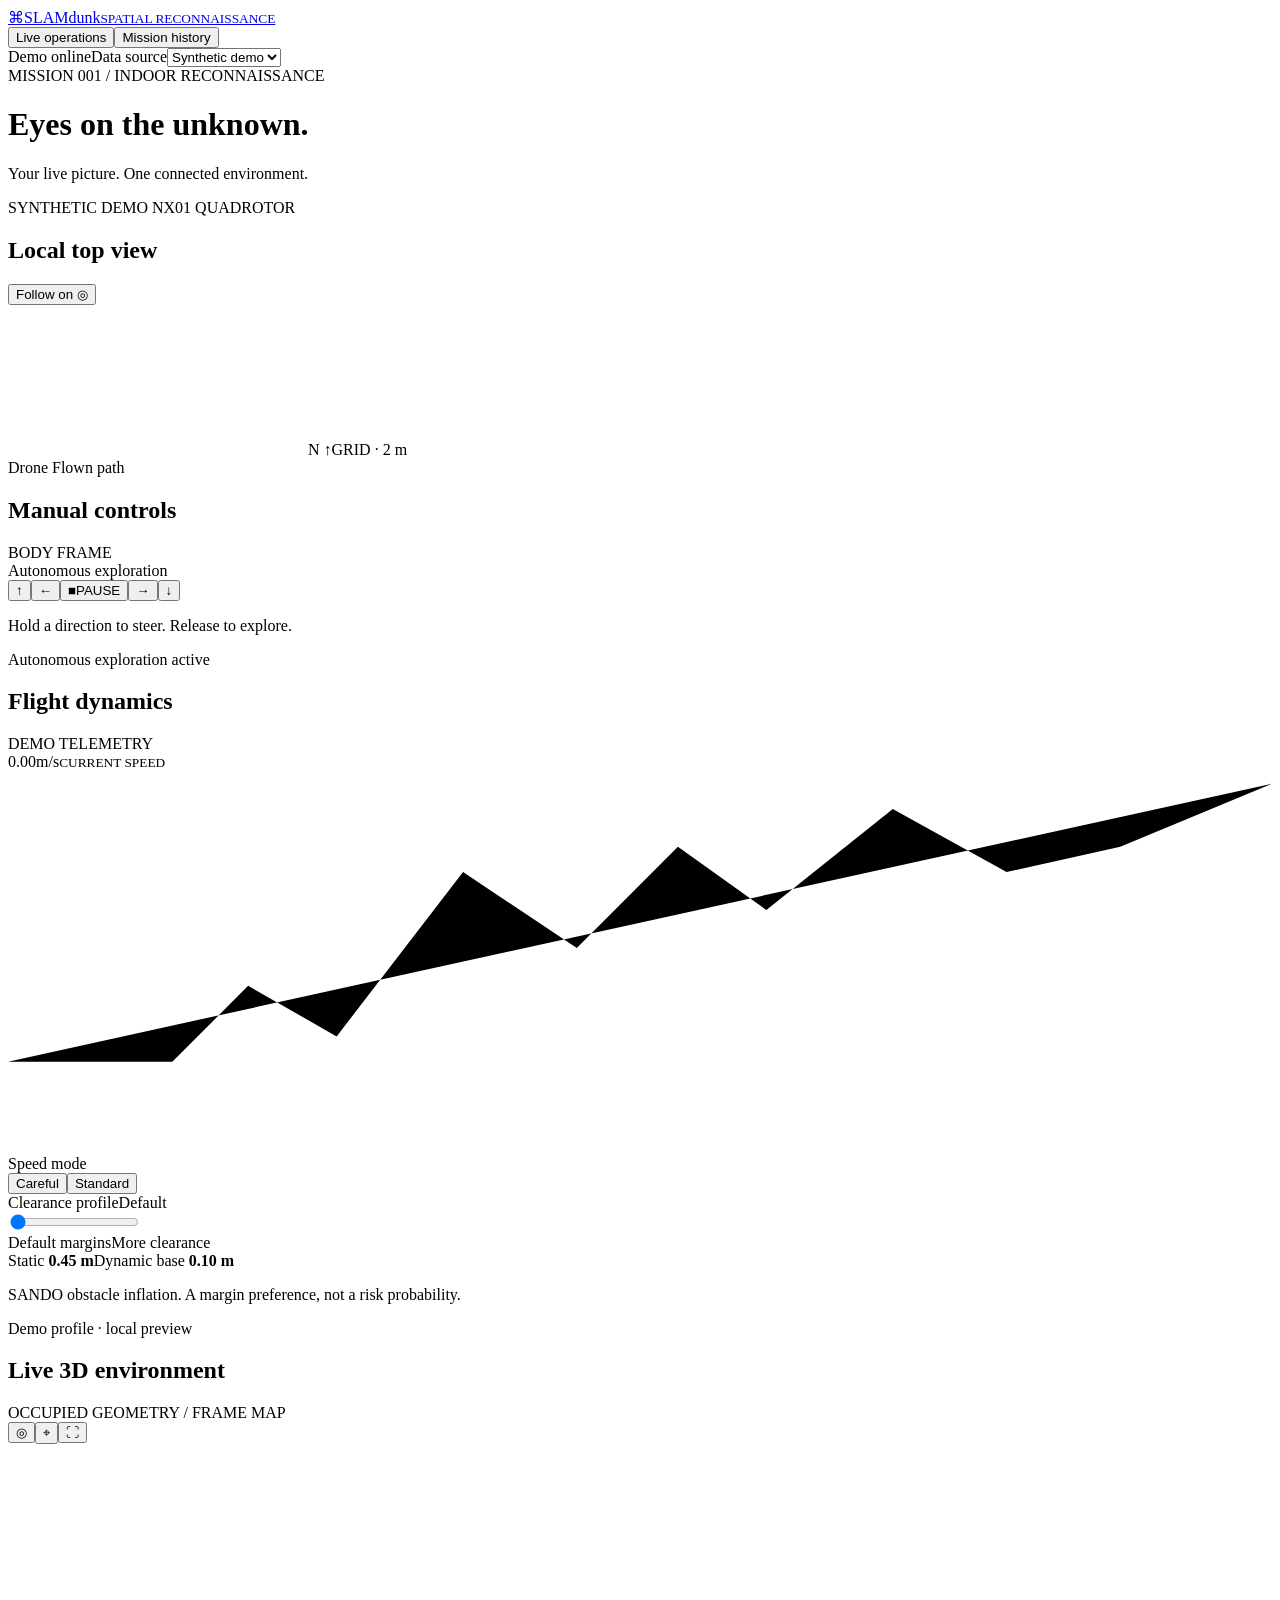
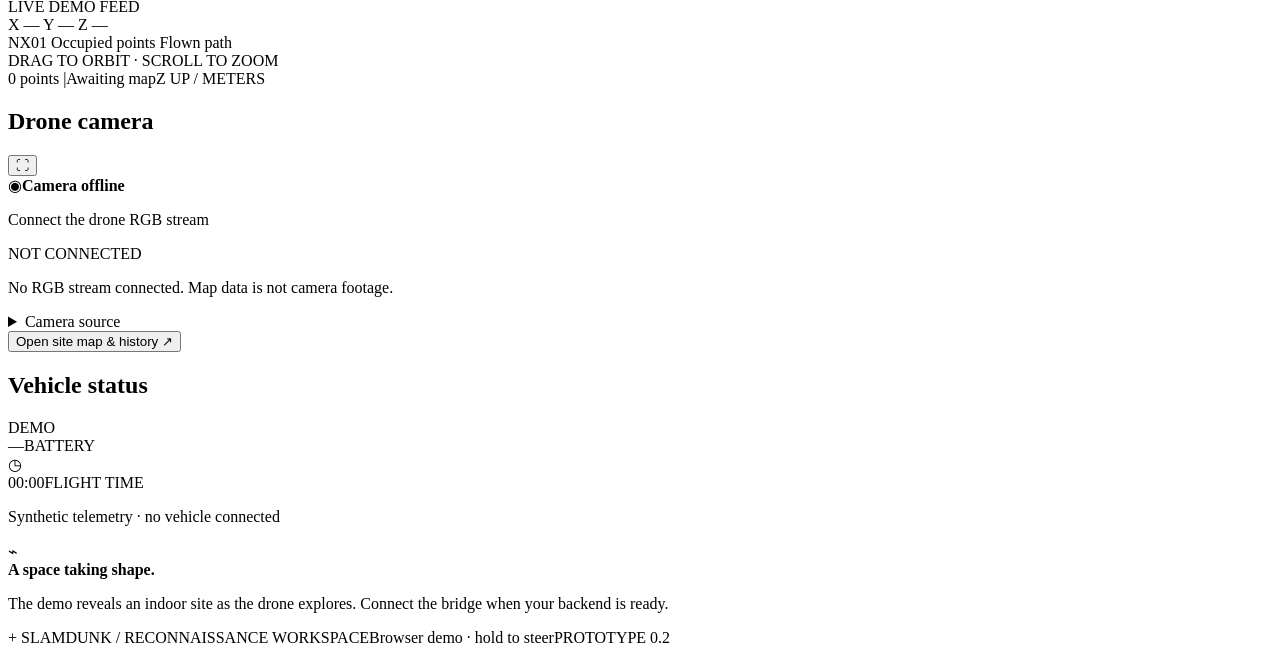
==== integration/slam_dunk_bridge/slam_dunk_bridge/web/index.html @ 56182aaf "Add operator dashboard, leased steering supervisor, and camera integration" ====
<!doctype html>
<html lang="en">
<head>
  <meta charset="utf-8">
  <meta name="viewport" content="width=device-width, initial-scale=1">
  <meta name="theme-color" content="#101719">
  <title>SLAMdunk · Mission control</title>
  <link rel="stylesheet" href="/styles.css">
</head>
<body>
<div class="app-shell">
  <header class="app-header">
    <a class="brand" href="/" aria-label="SLAMdunk mission control home"><span class="brand-symbol" aria-hidden="true">⌘</span><span>SLAM<span class="brand-light">dunk</span><small>SPATIAL RECONNAISSANCE</small></span></a>
    <nav class="view-nav" aria-label="Mission views"><button id="live-tab" class="nav-tab active" aria-pressed="true">Live operations</button><button id="history-tab" class="nav-tab" aria-pressed="false">Mission history <span class="nav-dot"></span></button></nav>
    <div class="header-right"><span id="connection" class="connection"><i></i> Demo online</span><label class="source-select"><span class="sr-only">Data source</span><select id="source"><option value="demo">Synthetic demo</option><option value="live">Live bridge</option></select></label></div>
  </header>

  <div class="mission-heading"><div><div class="eyebrow"><span class="lime-dot"></span> MISSION 001 <span class="slash">/</span> INDOOR RECONNAISSANCE</div><h1 id="screen-title">Eyes on the unknown.</h1><p id="screen-subtitle">Your live picture. One connected environment.</p></div><div class="mission-badges"><span class="badge demo-badge" id="source-badge">SYNTHETIC DEMO</span><span class="badge"><i class="vehicle-dot"></i> NX01 <span class="muted">QUADROTOR</span></span></div></div>

  <main id="live-screen" class="live-layout" aria-label="Live operations">
    <aside class="left-column">
      <section class="panel top-panel"><div class="panel-heading"><h2>Local top view</h2><button id="top-follow" class="text-button" aria-pressed="true">Follow on <span>◎</span></button></div><div class="top-canvas-wrap"><canvas id="top-canvas" tabindex="0" aria-label="Overhead local map. Drone heading and recent flown path."></canvas><span class="canvas-corner">N ↑</span><span class="scale-label">GRID · 2 m</span></div><div class="panel-foot"><span><i class="legend-dot coral"></i> Drone</span><span><i class="legend-line"></i> Flown path</span></div></section>
      <section class="panel controls-panel"><div class="panel-heading"><h2>Manual controls</h2><span class="tiny muted">BODY FRAME</span></div><div class="steering-mode"><span class="lime-dot"></span><span id="exploration-mode">Autonomous exploration</span></div><div class="dpad" role="group" aria-label="Directional movement controls"><button data-direction="forward" class="move forward" aria-label="Move forward">↑</button><button data-direction="left" class="move left" aria-label="Move left">←</button><button id="stop" class="stop" aria-label="Pause exploration"><span aria-hidden="true">&#9632;</span><span id="pause-label">PAUSE</span></button><button data-direction="right" class="move right" aria-label="Move right">→</button><button data-direction="backward" class="move backward" aria-label="Move backward">↓</button></div><p class="control-help" id="control-help">Hold a direction to steer. Release to explore.</p><div id="command-status" class="command-status" role="status" aria-live="polite">Autonomous exploration active</div></section>
      <section class="panel speed-panel"><div class="panel-heading"><h2>Flight dynamics</h2><span class="tiny muted" id="speed-source">DEMO TELEMETRY</span></div><div class="speed-reading"><span id="speed">0.00</span><span class="speed-unit">m/s<small>CURRENT SPEED</small></span><svg viewBox="0 0 100 30" aria-hidden="true"><path d="M0 23 H13 L19 17 L26 21 L36 8 L45 14 L53 6 L60 11 L70 3 L79 8 L88 6 L100 1"/></svg></div><div class="control-row"><span>Speed mode</span><div class="segmented small" role="group" aria-label="Preferred demo speed"><button id="speed-slow" class="selected" aria-pressed="true">Careful</button><button id="speed-standard" aria-pressed="false">Standard</button></div></div><div class="margin-heading"><label for="margin">Clearance profile</label><output id="margin-value" for="margin">Default</output></div><input id="margin" type="range" min="0" max="100" value="0" step="1" aria-describedby="margin-description"><div class="range-labels"><span>Default margins</span><span>More clearance</span></div><div class="margin-values"><span>Static <strong id="static-margin">0.45 m</strong></span><span>Dynamic base <strong id="dynamic-margin">0.10 m</strong></span></div><p id="margin-description" class="microcopy">SANDO obstacle inflation. A margin preference, not a risk probability.</p><span id="profile-status" class="profile-status">Demo profile · local preview</span></section>
    </aside>

    <section class="panel main-viewer" id="main-viewer-panel"><div class="panel-heading viewer-heading"><div><h2>Live 3D environment</h2><span class="tiny muted">OCCUPIED GEOMETRY <span class="slash">/</span> FRAME <span id="frame">MAP</span></span></div><div class="viewer-toolbar"><button id="main-follow" class="icon-button active" aria-pressed="true" title="Follow drone" aria-label="Follow drone">◎</button><button id="main-fit" class="icon-button" title="Fit map" aria-label="Fit main map">⌖</button><button id="main-fullscreen" class="icon-button" title="Expand viewer" aria-label="Expand main viewer">⛶</button></div></div><div class="main-canvas-wrap"><canvas id="main-canvas" tabindex="0" aria-label="Interactive three dimensional map. Drag to orbit; shift drag to pan; scroll to zoom. Arrow keys orbit when focused."></canvas><div class="scene-chip"><i></i><span id="scene-state">LIVE DEMO FEED</span></div><div class="coordinate-chip" id="coordinates">X — <span>Y —</span> Z —</div><div id="empty-state" class="empty-state" hidden><span>◎</span><h3>Waiting for geometry</h3><p>Map and drone updates will appear here.</p></div><div class="scene-legend"><span><i class="legend-dot coral"></i> NX01</span><span><i class="legend-dot mint"></i> Occupied points</span><span><i class="legend-line"></i> Flown path</span></div><div class="orbit-hint">DRAG TO ORBIT <span>·</span> SCROLL TO ZOOM</div></div><div class="viewer-footer"><span><i class="lime-dot"></i> <span id="point-count">0</span> points <span class="footer-divider">|</span><span id="map-freshness">Awaiting map</span></span><span class="tiny">Z UP <span class="slash">/</span> METERS</span></div></section>

    <aside class="right-column">
      <section class="panel camera-panel"><div class="panel-heading"><h2>Drone camera</h2><button id="camera-fullscreen" class="icon-button" aria-label="Expand drone camera">&#9974;</button></div><div class="camera-view" id="camera-view"><img id="camera-image" alt="Drone RGB camera stream" hidden><div id="camera-empty" class="camera-empty"><span aria-hidden="true">&#9673;</span><strong>Camera offline</strong><p>Connect the drone RGB stream</p></div><span id="camera-state" class="camera-state" role="status">NOT CONNECTED</span></div><p id="camera-note" class="camera-note">No RGB stream connected. Map data is not camera footage.</p><details class="camera-config"><summary>Camera source</summary><form id="camera-form"><label for="camera-url">RGB stream URL</label><input id="camera-url" type="url" placeholder="http://robot:8081/stream?topic=..." maxlength="2048"><div><button id="camera-connect" type="submit">Connect feed</button><button id="camera-disconnect" type="button">Disconnect</button></div></form></details><button id="open-history" class="wide-link">Open site map &amp; history <span>&#8599;</span></button></section>
      <section class="panel vehicle-panel"><div class="panel-heading"><h2>Vehicle status</h2><span class="vehicle-indicator" id="vehicle-status">DEMO</span></div><div class="battery-row"><span class="battery-icon" aria-hidden="true"><i id="battery-fill"></i></span><div><span class="metric" id="battery">—</span><span class="metric-caption">BATTERY</span></div></div><div class="vehicle-divider"></div><div class="flight-row"><span class="clock-icon" aria-hidden="true">◷</span><div><span class="metric time-metric" id="flight-time">00:00</span><span class="metric-caption">FLIGHT TIME</span></div></div><p class="microcopy" id="vehicle-note">Synthetic telemetry · no vehicle connected</p></section>
      <section class="connection-note"><span class="note-icon">⌁</span><div><strong id="data-title">A space taking shape.</strong><p id="data-note">The demo reveals an indoor site as the drone explores. Connect the bridge when your backend is ready.</p></div></section>
    </aside>
  </main>

  <main id="history-screen" class="history-layout" aria-label="Mission history" hidden>
    <section class="panel history-viewer" id="history-viewer-panel"><div class="panel-heading viewer-heading"><div><h2>Recorded environment</h2><span class="tiny muted">SAMPLED OCCUPANCY <span class="slash">/</span> SESSION HISTORY</span></div><div class="viewer-toolbar"><div class="segmented small"><button id="history-2d" class="selected" aria-pressed="true">2D</button><button id="history-3d" aria-pressed="false">3D</button></div><button id="history-fit" class="icon-button" aria-label="Fit history map">⌖</button><button id="history-fullscreen" class="icon-button" aria-label="Expand history map">⛶</button></div></div><div class="history-canvas-wrap"><canvas id="history-canvas" tabindex="0" aria-label="Historical map synchronized with the mission timeline. Drag to pan or orbit; scroll to zoom."></canvas><span id="history-chip" class="scene-chip">LATEST RECORDED FRAME</span><div class="scene-legend"><span><i class="legend-dot coral"></i> Recorded pose</span><span><i class="legend-line"></i> Flown path</span></div></div><div class="timeline"><div class="timeline-heading"><div><span class="tiny muted">MISSION TIMELINE</span><strong id="replay-time">00:00</strong></div><button id="return-live" class="text-button">Return to live ↗</button></div><input id="timeline" type="range" min="0" max="1" value="1" step="1" aria-label="Replay timestamp"><div class="timeline-ticks"><span>SESSION START</span><span id="history-duration">00:00 recorded</span><span>LATEST FRAME</span></div><div class="playback-controls"><button id="playback" class="play-button" aria-label="Play recorded mission">▶ <span>Play recording</span></button><span id="recording-count">0 recorded frames</span><span class="recording-label"><i class="lime-dot"></i> Recording locally</span></div></div></section>
    <aside class="history-sidebar"><section class="panel history-details"><div class="panel-heading"><h2>Frame details</h2><span class="tiny muted">NX01</span></div><dl><div><dt>Timestamp</dt><dd id="detail-time">—</dd></div><div><dt>Position · meters</dt><dd id="detail-position">—</dd></div><div><dt>Recorded points</dt><dd id="detail-points">0</dd></div><div><dt>Coordinate frame</dt><dd id="detail-frame">map</dd></div><div><dt>Source</dt><dd id="detail-source">Synthetic demo</dd></div></dl></section><section class="history-explainer"><span class="history-number">01 /</span><h3>Every turn.<br>A clearer picture.</h3><p>Scrub through this session to inspect the environment and the drone’s recorded path together.</p><p>History is bounded to this browser session. Recorded occupancy can include objects that later moved.</p><span class="badge">GEOMETRY REPLAY · NO CAMERA VIDEO</span></section></aside>
  </main>

  <footer class="app-footer"><span><span class="footer-cross">+</span> SLAMDUNK <span class="footer-divider">/</span> RECONNAISSANCE WORKSPACE</span><span id="footer-status">Browser demo · hold to steer</span><span class="footer-version">PROTOTYPE 0.2</span></footer>
</div>
<div id="toast" class="toast" role="status" aria-live="polite" hidden></div>
<script type="module" src="/app.mjs"></script>
</body>
</html>
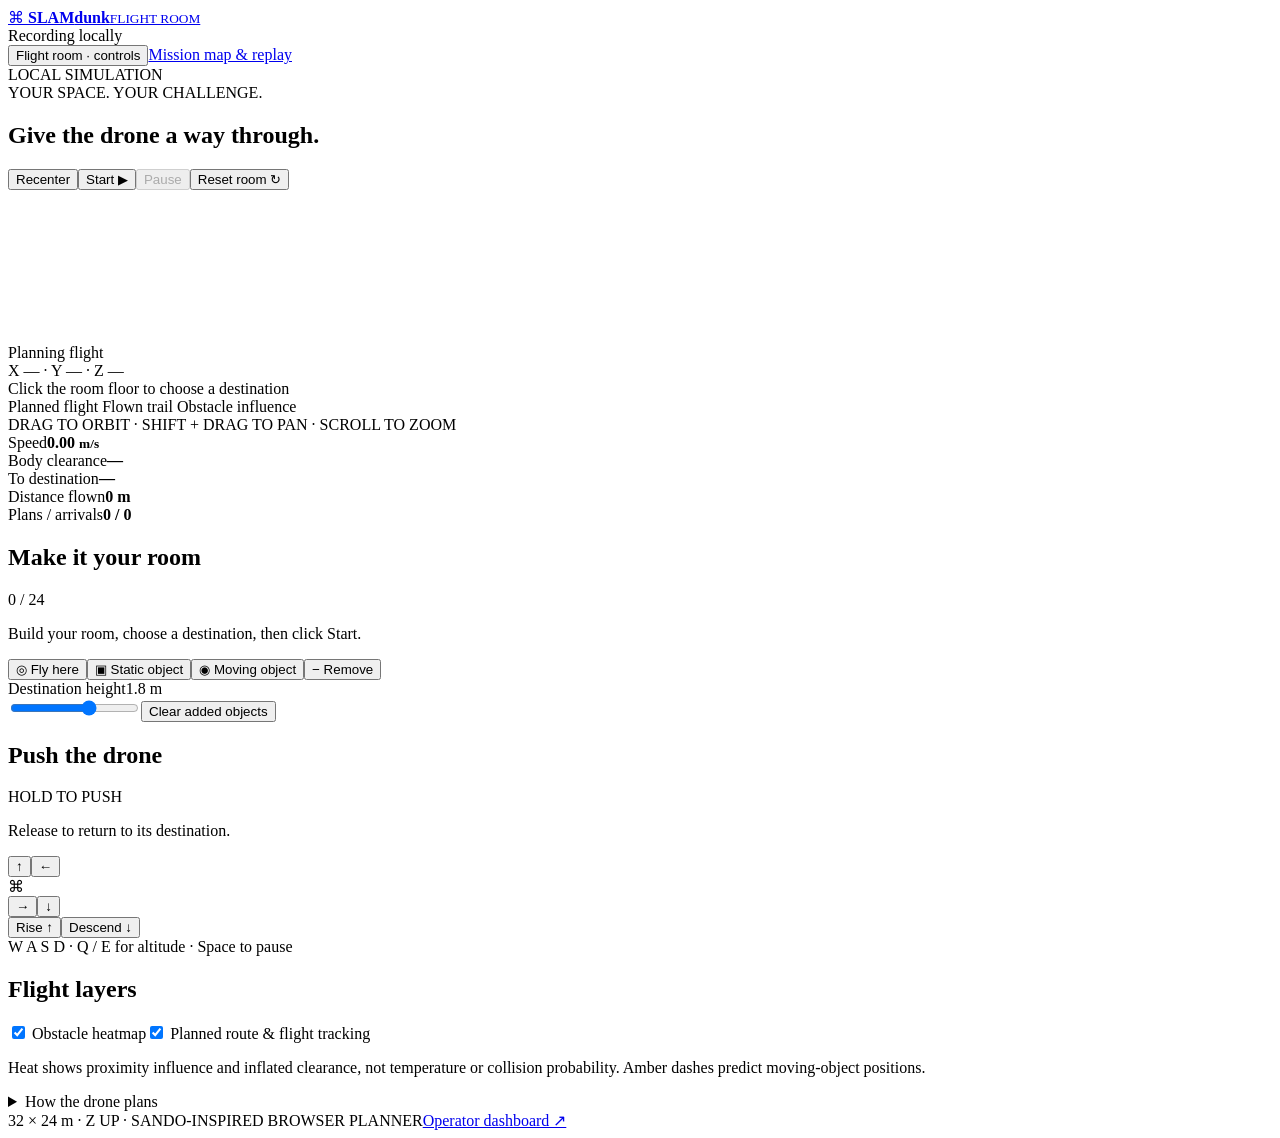
==== commit e77dd9b2: "demo model" ====
--- a/integration/slam_dunk_bridge/slam_dunk_bridge/web/index.html
+++ b/integration/slam_dunk_bridge/slam_dunk_bridge/web/index.html
@@ -1,46 +1,22 @@
 <!doctype html>
-<html lang="en">
-<head>
-  <meta charset="utf-8">
-  <meta name="viewport" content="width=device-width, initial-scale=1">
-  <meta name="theme-color" content="#101719">
-  <title>SLAMdunk · Mission control</title>
-  <link rel="stylesheet" href="/styles.css">
-</head>
-<body>
-<div class="app-shell">
-  <header class="app-header">
-    <a class="brand" href="/" aria-label="SLAMdunk mission control home"><span class="brand-symbol" aria-hidden="true">⌘</span><span>SLAM<span class="brand-light">dunk</span><small>SPATIAL RECONNAISSANCE</small></span></a>
-    <nav class="view-nav" aria-label="Mission views"><button id="live-tab" class="nav-tab active" aria-pressed="true">Live operations</button><button id="history-tab" class="nav-tab" aria-pressed="false">Mission history <span class="nav-dot"></span></button></nav>
-    <div class="header-right"><span id="connection" class="connection"><i></i> Demo online</span><label class="source-select"><span class="sr-only">Data source</span><select id="source"><option value="demo">Synthetic demo</option><option value="live">Live bridge</option></select></label></div>
-  </header>
-
-  <div class="mission-heading"><div><div class="eyebrow"><span class="lime-dot"></span> MISSION 001 <span class="slash">/</span> INDOOR RECONNAISSANCE</div><h1 id="screen-title">Eyes on the unknown.</h1><p id="screen-subtitle">Your live picture. One connected environment.</p></div><div class="mission-badges"><span class="badge demo-badge" id="source-badge">SYNTHETIC DEMO</span><span class="badge"><i class="vehicle-dot"></i> NX01 <span class="muted">QUADROTOR</span></span></div></div>
-
-  <main id="live-screen" class="live-layout" aria-label="Live operations">
-    <aside class="left-column">
-      <section class="panel top-panel"><div class="panel-heading"><h2>Local top view</h2><button id="top-follow" class="text-button" aria-pressed="true">Follow on <span>◎</span></button></div><div class="top-canvas-wrap"><canvas id="top-canvas" tabindex="0" aria-label="Overhead local map. Drone heading and recent flown path."></canvas><span class="canvas-corner">N ↑</span><span class="scale-label">GRID · 2 m</span></div><div class="panel-foot"><span><i class="legend-dot coral"></i> Drone</span><span><i class="legend-line"></i> Flown path</span></div></section>
-      <section class="panel controls-panel"><div class="panel-heading"><h2>Manual controls</h2><span class="tiny muted">BODY FRAME</span></div><div class="steering-mode"><span class="lime-dot"></span><span id="exploration-mode">Autonomous exploration</span></div><div class="dpad" role="group" aria-label="Directional movement controls"><button data-direction="forward" class="move forward" aria-label="Move forward">↑</button><button data-direction="left" class="move left" aria-label="Move left">←</button><button id="stop" class="stop" aria-label="Pause exploration"><span aria-hidden="true">&#9632;</span><span id="pause-label">PAUSE</span></button><button data-direction="right" class="move right" aria-label="Move right">→</button><button data-direction="backward" class="move backward" aria-label="Move backward">↓</button></div><p class="control-help" id="control-help">Hold a direction to steer. Release to explore.</p><div id="command-status" class="command-status" role="status" aria-live="polite">Autonomous exploration active</div></section>
-      <section class="panel speed-panel"><div class="panel-heading"><h2>Flight dynamics</h2><span class="tiny muted" id="speed-source">DEMO TELEMETRY</span></div><div class="speed-reading"><span id="speed">0.00</span><span class="speed-unit">m/s<small>CURRENT SPEED</small></span><svg viewBox="0 0 100 30" aria-hidden="true"><path d="M0 23 H13 L19 17 L26 21 L36 8 L45 14 L53 6 L60 11 L70 3 L79 8 L88 6 L100 1"/></svg></div><div class="control-row"><span>Speed mode</span><div class="segmented small" role="group" aria-label="Preferred demo speed"><button id="speed-slow" class="selected" aria-pressed="true">Careful</button><button id="speed-standard" aria-pressed="false">Standard</button></div></div><div class="margin-heading"><label for="margin">Clearance profile</label><output id="margin-value" for="margin">Default</output></div><input id="margin" type="range" min="0" max="100" value="0" step="1" aria-describedby="margin-description"><div class="range-labels"><span>Default margins</span><span>More clearance</span></div><div class="margin-values"><span>Static <strong id="static-margin">0.45 m</strong></span><span>Dynamic base <strong id="dynamic-margin">0.10 m</strong></span></div><p id="margin-description" class="microcopy">SANDO obstacle inflation. A margin preference, not a risk probability.</p><span id="profile-status" class="profile-status">Demo profile · local preview</span></section>
-    </aside>
-
-    <section class="panel main-viewer" id="main-viewer-panel"><div class="panel-heading viewer-heading"><div><h2>Live 3D environment</h2><span class="tiny muted">OCCUPIED GEOMETRY <span class="slash">/</span> FRAME <span id="frame">MAP</span></span></div><div class="viewer-toolbar"><button id="main-follow" class="icon-button active" aria-pressed="true" title="Follow drone" aria-label="Follow drone">◎</button><button id="main-fit" class="icon-button" title="Fit map" aria-label="Fit main map">⌖</button><button id="main-fullscreen" class="icon-button" title="Expand viewer" aria-label="Expand main viewer">⛶</button></div></div><div class="main-canvas-wrap"><canvas id="main-canvas" tabindex="0" aria-label="Interactive three dimensional map. Drag to orbit; shift drag to pan; scroll to zoom. Arrow keys orbit when focused."></canvas><div class="scene-chip"><i></i><span id="scene-state">LIVE DEMO FEED</span></div><div class="coordinate-chip" id="coordinates">X — <span>Y —</span> Z —</div><div id="empty-state" class="empty-state" hidden><span>◎</span><h3>Waiting for geometry</h3><p>Map and drone updates will appear here.</p></div><div class="scene-legend"><span><i class="legend-dot coral"></i> NX01</span><span><i class="legend-dot mint"></i> Occupied points</span><span><i class="legend-line"></i> Flown path</span></div><div class="orbit-hint">DRAG TO ORBIT <span>·</span> SCROLL TO ZOOM</div></div><div class="viewer-footer"><span><i class="lime-dot"></i> <span id="point-count">0</span> points <span class="footer-divider">|</span><span id="map-freshness">Awaiting map</span></span><span class="tiny">Z UP <span class="slash">/</span> METERS</span></div></section>
-
-    <aside class="right-column">
-      <section class="panel camera-panel"><div class="panel-heading"><h2>Drone camera</h2><button id="camera-fullscreen" class="icon-button" aria-label="Expand drone camera">&#9974;</button></div><div class="camera-view" id="camera-view"><img id="camera-image" alt="Drone RGB camera stream" hidden><div id="camera-empty" class="camera-empty"><span aria-hidden="true">&#9673;</span><strong>Camera offline</strong><p>Connect the drone RGB stream</p></div><span id="camera-state" class="camera-state" role="status">NOT CONNECTED</span></div><p id="camera-note" class="camera-note">No RGB stream connected. Map data is not camera footage.</p><details class="camera-config"><summary>Camera source</summary><form id="camera-form"><label for="camera-url">RGB stream URL</label><input id="camera-url" type="url" placeholder="http://robot:8081/stream?topic=..." maxlength="2048"><div><button id="camera-connect" type="submit">Connect feed</button><button id="camera-disconnect" type="button">Disconnect</button></div></form></details><button id="open-history" class="wide-link">Open site map &amp; history <span>&#8599;</span></button></section>
-      <section class="panel vehicle-panel"><div class="panel-heading"><h2>Vehicle status</h2><span class="vehicle-indicator" id="vehicle-status">DEMO</span></div><div class="battery-row"><span class="battery-icon" aria-hidden="true"><i id="battery-fill"></i></span><div><span class="metric" id="battery">—</span><span class="metric-caption">BATTERY</span></div></div><div class="vehicle-divider"></div><div class="flight-row"><span class="clock-icon" aria-hidden="true">◷</span><div><span class="metric time-metric" id="flight-time">00:00</span><span class="metric-caption">FLIGHT TIME</span></div></div><p class="microcopy" id="vehicle-note">Synthetic telemetry · no vehicle connected</p></section>
-      <section class="connection-note"><span class="note-icon">⌁</span><div><strong id="data-title">A space taking shape.</strong><p id="data-note">The demo reveals an indoor site as the drone explores. Connect the bridge when your backend is ready.</p></div></section>
-    </aside>
-  </main>
-
-  <main id="history-screen" class="history-layout" aria-label="Mission history" hidden>
-    <section class="panel history-viewer" id="history-viewer-panel"><div class="panel-heading viewer-heading"><div><h2>Recorded environment</h2><span class="tiny muted">SAMPLED OCCUPANCY <span class="slash">/</span> SESSION HISTORY</span></div><div class="viewer-toolbar"><div class="segmented small"><button id="history-2d" class="selected" aria-pressed="true">2D</button><button id="history-3d" aria-pressed="false">3D</button></div><button id="history-fit" class="icon-button" aria-label="Fit history map">⌖</button><button id="history-fullscreen" class="icon-button" aria-label="Expand history map">⛶</button></div></div><div class="history-canvas-wrap"><canvas id="history-canvas" tabindex="0" aria-label="Historical map synchronized with the mission timeline. Drag to pan or orbit; scroll to zoom."></canvas><span id="history-chip" class="scene-chip">LATEST RECORDED FRAME</span><div class="scene-legend"><span><i class="legend-dot coral"></i> Recorded pose</span><span><i class="legend-line"></i> Flown path</span></div></div><div class="timeline"><div class="timeline-heading"><div><span class="tiny muted">MISSION TIMELINE</span><strong id="replay-time">00:00</strong></div><button id="return-live" class="text-button">Return to live ↗</button></div><input id="timeline" type="range" min="0" max="1" value="1" step="1" aria-label="Replay timestamp"><div class="timeline-ticks"><span>SESSION START</span><span id="history-duration">00:00 recorded</span><span>LATEST FRAME</span></div><div class="playback-controls"><button id="playback" class="play-button" aria-label="Play recorded mission">▶ <span>Play recording</span></button><span id="recording-count">0 recorded frames</span><span class="recording-label"><i class="lime-dot"></i> Recording locally</span></div></div></section>
-    <aside class="history-sidebar"><section class="panel history-details"><div class="panel-heading"><h2>Frame details</h2><span class="tiny muted">NX01</span></div><dl><div><dt>Timestamp</dt><dd id="detail-time">—</dd></div><div><dt>Position · meters</dt><dd id="detail-position">—</dd></div><div><dt>Recorded points</dt><dd id="detail-points">0</dd></div><div><dt>Coordinate frame</dt><dd id="detail-frame">map</dd></div><div><dt>Source</dt><dd id="detail-source">Synthetic demo</dd></div></dl></section><section class="history-explainer"><span class="history-number">01 /</span><h3>Every turn.<br>A clearer picture.</h3><p>Scrub through this session to inspect the environment and the drone’s recorded path together.</p><p>History is bounded to this browser session. Recorded occupancy can include objects that later moved.</p><span class="badge">GEOMETRY REPLAY · NO CAMERA VIDEO</span></section></aside>
-  </main>
-
-  <footer class="app-footer"><span><span class="footer-cross">+</span> SLAMDUNK <span class="footer-divider">/</span> RECONNAISSANCE WORKSPACE</span><span id="footer-status">Browser demo · hold to steer</span><span class="footer-version">PROTOTYPE 0.2</span></footer>
-</div>
-<div id="toast" class="toast" role="status" aria-live="polite" hidden></div>
-<script type="module" src="/app.mjs"></script>
-</body>
-</html>
+<html lang="en"><head><meta charset="utf-8"><meta name="viewport" content="width=device-width,initial-scale=1"><title>SLAMdunk · Flight room</title><link rel="stylesheet" href="/room.css?v=room-fix-2"></head>
+<body><div class="room-app">
+<header><a href="/" class="brand">⌘ <strong>SLAM<span>dunk</span></strong><small>FLIGHT ROOM</small></a><div class="header-links"><span id="recording-state" class="recording-state">Recording locally</span><nav class="workspace-nav" aria-label="Workspace pages"><button id="flight-room-view" class="active" aria-pressed="true">Flight room · controls</button><a id="mission-map-link" href="#mission-map" aria-current="false">Mission map &amp; replay</a></nav><span class="sim-badge"><i></i> LOCAL SIMULATION</span></div></header>
+<main id="flight-room-screen">
+<section class="room-stage" aria-label="Interactive flight room">
+<div class="stage-heading"><div><span class="eyebrow">YOUR SPACE. YOUR CHALLENGE.</span><h1>Give the drone a way through.</h1></div><div class="stage-actions"><button id="fit-room">Recenter</button><button id="start-room">Start ▶</button><button id="pause-room" disabled>Pause</button><button id="reset-room">Reset room ↻</button></div></div>
+<div class="room-canvas-wrap"><canvas id="room-canvas" tabindex="0" aria-label="Interactive 3D room. Click the floor to use the selected tool. Drag to orbit, shift-drag to pan, scroll to zoom."></canvas><div class="room-state"><i></i><span id="room-status" role="status">Planning flight</span></div><div class="room-coordinates" id="room-position">X — · Y — · Z —</div><div class="tool-hint" id="tool-hint">Click the room floor to choose a destination</div><div class="room-legend"><span><i class="line cyan"></i> Planned flight</span><span><i class="line lime"></i> Flown trail</span><span><i class="heat-dot"></i> Obstacle influence</span></div><div class="camera-help">DRAG TO ORBIT · SHIFT + DRAG TO PAN · SCROLL TO ZOOM</div></div>
+<div class="flight-metrics"><div><span>Speed</span><strong id="room-speed">0.00 <small>m/s</small></strong></div><div><span>Body clearance</span><strong id="room-clearance">—</strong></div><div><span>To destination</span><strong id="room-distance">—</strong></div><div><span>Distance flown</span><strong id="room-traveled">0 m</strong></div><div><span>Plans / arrivals</span><strong id="room-plans">0 / 0</strong></div></div>
+</section>
+<aside>
+<section class="panel"><div class="section-heading"><h2>Make it your room</h2><span id="room-object-count">0 / 24</span></div><p>Build your room, choose a destination, then click Start.</p><div class="room-tools" role="group" aria-label="Room tool"><button id="room-goal" class="selected" aria-pressed="true">◎ <span>Fly here</span></button><button id="room-static" aria-pressed="false">▣ <span>Static object</span></button><button id="room-moving" aria-pressed="false">◉ <span>Moving object</span></button><button id="room-remove" aria-pressed="false">− <span>Remove</span></button></div><div id="selected-object" hidden><div class="section-heading"><h2 id="selected-object-label">Selected object</h2><button id="deselect-object" aria-label="Deselect object">×</button></div><p>Choose how this object moves.</p><div class="selected-motion" role="group" aria-label="Selected object movement"><button id="selected-motion-x" aria-pressed="false">↔ Move X</button><button id="selected-motion-y" aria-pressed="false">↕ Move Y</button></div></div><div id="movement-settings" hidden><label for="movement-axis" class="movement-label">Moving object orientation</label><select id="movement-axis"><option value="x">↔ Left–right · room X</option><option value="y">↕ Up–down · room Y</option></select><p class="tiny">Movement stays on the room floor. Click an existing object to change its X or Y movement.</p></div><div class="field-row"><label for="goal-height">Destination height</label><output id="goal-height-value">1.8 m</output></div><input id="goal-height" type="range" min="0.6" max="2.5" step="0.1" value="1.8"><button id="clear-room" class="quiet-button">Clear added objects</button></section>
+<section class="panel"><div class="section-heading"><h2>Push the drone</h2><span>HOLD TO PUSH</span></div><p>Release to return to its destination.</p><div class="push-pad" role="group" aria-label="Push drone controls"><button id="push-forward" aria-label="Push drone forward">↑</button><button id="push-left" aria-label="Push drone left">←</button><div class="drone-mark">⌘</div><button id="push-right" aria-label="Push drone right">→</button><button id="push-backward" aria-label="Push drone backward">↓</button></div><div class="vertical-push"><button id="push-up">Rise ↑</button><button id="push-down">Descend ↓</button></div><span class="keyboard-help">W A S D · Q / E for altitude · Space to pause</span></section>
+<section class="panel"><h2>Flight layers</h2><label class="toggle"><input id="room-heat" type="checkbox" checked> Obstacle heatmap</label><label class="toggle"><input id="room-trail" type="checkbox" checked> Planned route &amp; flight tracking</label><p class="tiny">Heat shows proximity influence and inflated clearance, not temperature or collision probability. Amber dashes predict moving-object positions.</p><details><summary>How the drone plans</summary><p>SANDO-inspired obstacle inflation, A* routing and cubic trajectories with speed, acceleration and jerk bounds inside each segment. Planning is horizontal at the chosen altitude; obstacles use conservative full-height collision bounds.</p><p>This runs a browser approximation, not the full ROS/Gurobi SANDO solver. Segment joins can have acceleration discontinuities. Moving objects yield at the drone’s boundary.</p></details></section>
+</aside>
+</main><section id="mission-review-screen" aria-label="Mission map and replay" hidden><main class="review-layout"><section class="room-stage"><div class="stage-heading"><div><span class="eyebrow">RECORDED ROOM · SENSOR OBSERVATIONS · FLIGHT PATH</span><h1>The mission, from start to finish.</h1></div><div class="stage-actions"><button id="map-top" class="selected" aria-pressed="true">Top view</button><button id="map-3d" aria-pressed="false">3D view</button><button id="map-fit">Fit map</button></div></div>
+<div class="room-canvas-wrap"><canvas id="review-canvas" tabindex="0" aria-label="Recorded mission map. Observed obstacle points and flown path synchronized to the selected timeline frame. Drag to pan or orbit, scroll to zoom."></canvas><div class="room-state" id="review-state">Waiting for recording</div><div class="room-coordinates" id="review-position">X — · Y — · Z —</div><div class="tool-hint">SIMULATED 360° RANGE SCAN · 8 m · ACCUMULATED HITS</div><div id="review-empty" class="review-empty"><h2>No recording available yet</h2><p>Open the flight room in another tab, build a scene, and click Start.<br>Recordings appear here automatically on the same browser and port.</p></div><div class="room-legend"><span><i class="heat-dot scan-dot"></i> Observed obstacles</span><span><i class="line lime"></i> Flown path</span><span><i class="line cyan"></i> Planned route</span></div></div>
+<section class="review-timeline" aria-label="Mission timeline"><div class="section-heading"><div><span class="eyebrow">REPLAY POSITION</span><strong id="review-time">00:00</strong></div><div class="stage-actions"><button id="review-play">▶ Play</button><button id="review-live">Follow latest</button></div></div><input id="review-timeline" type="range" min="0" max="1" value="0" step="1" aria-label="Recorded mission frame"><div class="timeline-labels"><span id="review-start">Recording start</span><span id="review-duration">0 frames</span><span>Latest recorded frame</span></div></section>
+<div class="flight-metrics"><div><span>Recorded speed</span><strong id="review-speed">—</strong></div><div><span>Body clearance</span><strong id="review-clearance">—</strong></div><div><span>Distance flown</span><strong id="review-distance">—</strong></div><div><span>Observed cells</span><strong id="review-points">0</strong></div><div><span>Plans / arrivals</span><strong id="review-plans">0 / 0</strong></div></div>
+</section><aside><section class="panel"><a id="return-room-link" class="return-controls" href="#flight-room">← Back to room controls</a><h2>Recorded missions</h2><label class="movement-label" for="review-mission">Choose a run</label><select id="review-mission"></select><p id="review-storage">Looking for recordings…</p><label class="toggle"><input id="review-context" type="checkbox"> Show full scene reference</label><p class="tiny">The default map contains range-scan hits observed by the simulated drone. Old hits remain after objects move; they are historical evidence, not current occupancy. Full scene reference uses recorded simulator geometry.</p><button id="review-download" class="quiet-button">Download mission JSON ↓</button><p class="tiny" id="review-limits">Saved locally in this browser. Use Flight room to return to object and push controls.</p></section>
+<section class="panel"><div class="section-heading"><h2>What happened</h2><span id="review-event-count">0 EVENTS</span></div><p id="review-status">Waiting for a mission.</p><div id="review-events" class="review-events" aria-label="Mission event log"></div><p class="tiny">Most recent 80 events up to the selected frame. Click one to jump to that moment.</p></section></aside></main></section><footer><span>32 × 24 m · Z UP · SANDO-INSPIRED BROWSER PLANNER</span><a href="/dashboard.html">Operator dashboard ↗</a></footer>
+</div><div id="room-toast" role="status" aria-live="polite" hidden></div><script type="module" src="/room.mjs"></script></body></html>
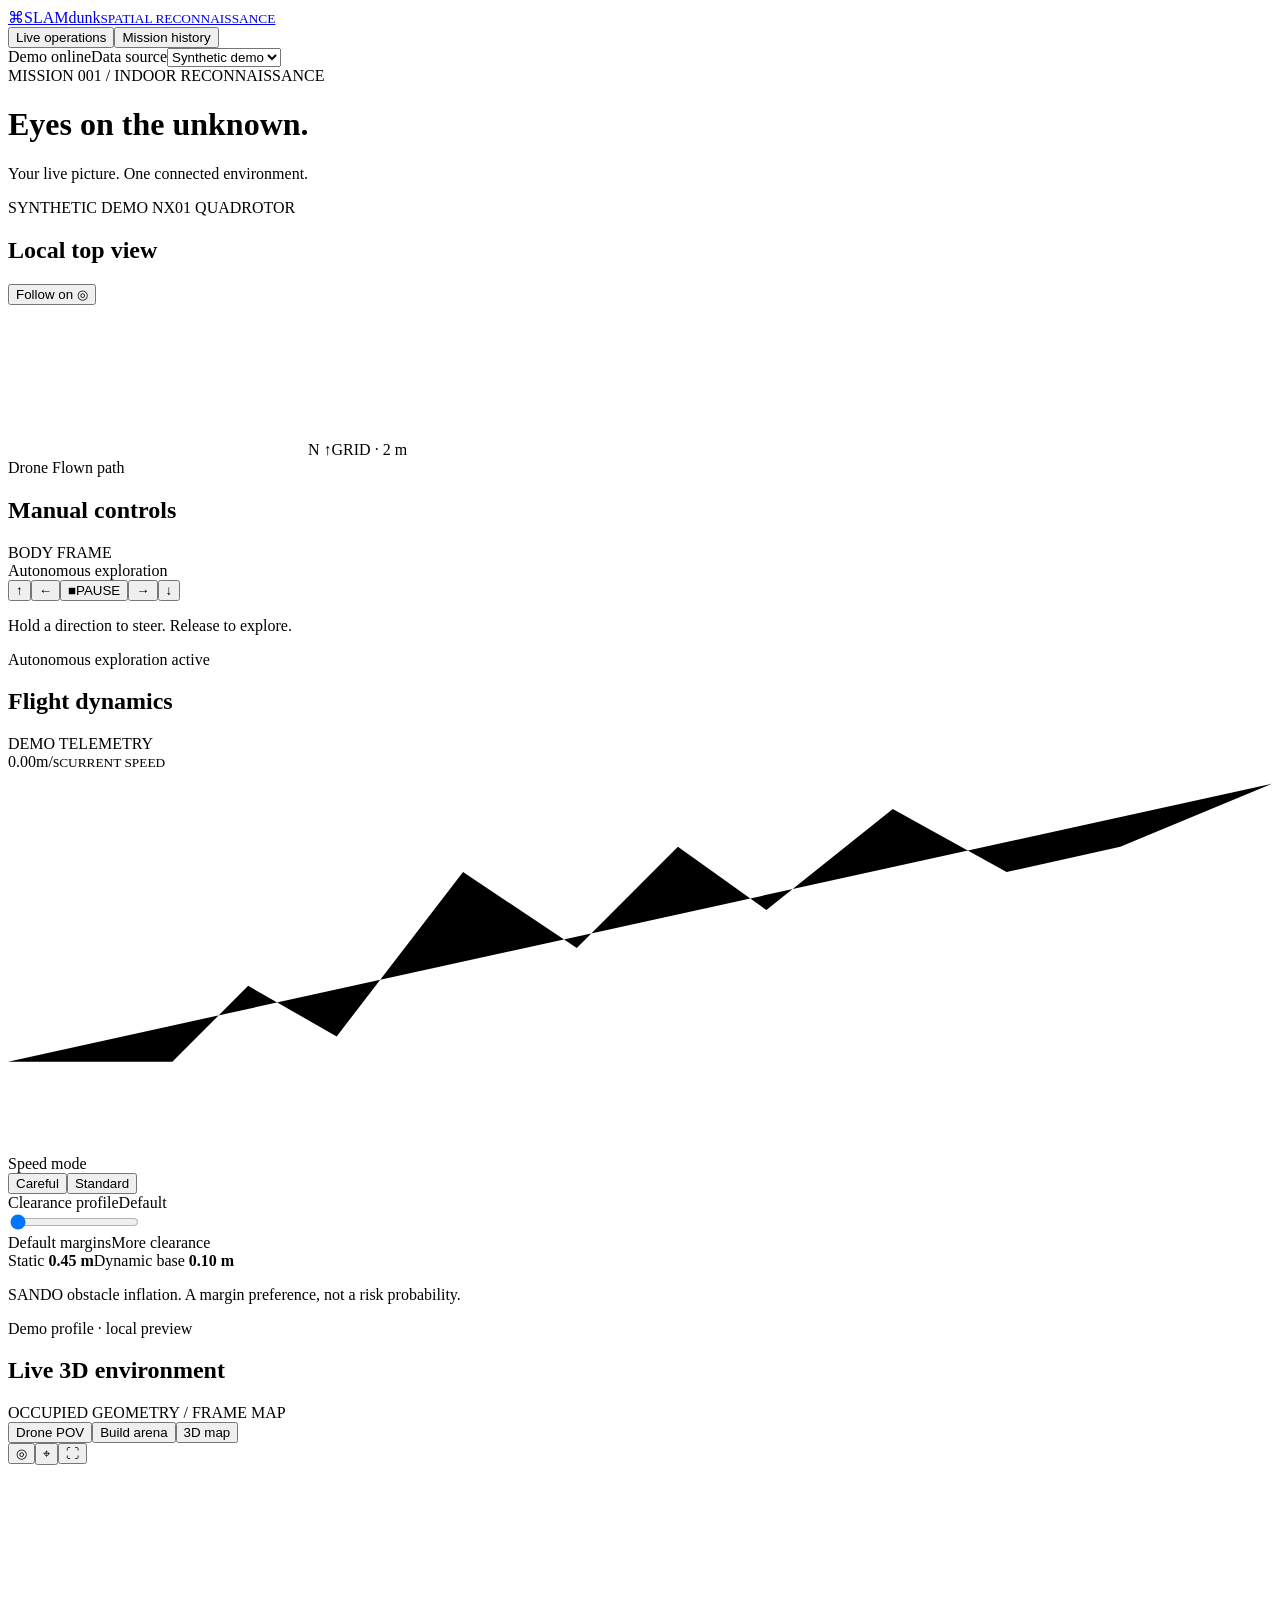
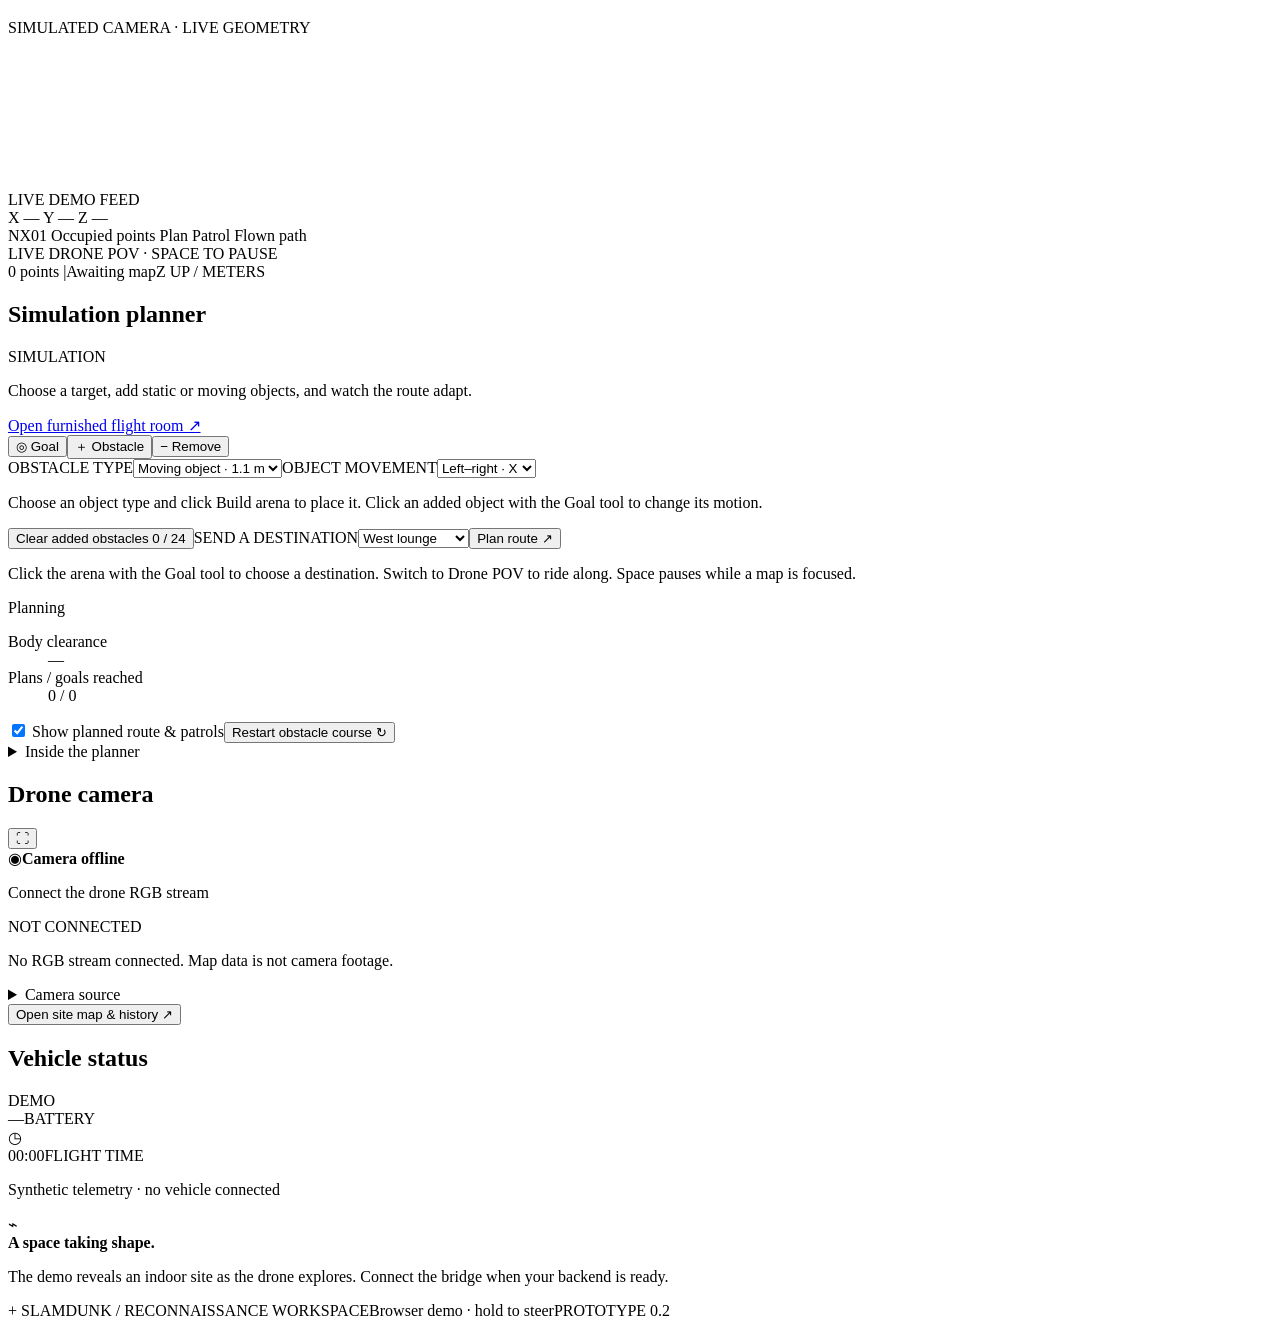
==== commit 27572160: "Combine Nachi dashboard with Rishi simulation and exploration" ====
--- a/integration/slam_dunk_bridge/slam_dunk_bridge/web/index.html
+++ b/integration/slam_dunk_bridge/slam_dunk_bridge/web/index.html
@@ -1,22 +1,47 @@
 <!doctype html>
-<html lang="en"><head><meta charset="utf-8"><meta name="viewport" content="width=device-width,initial-scale=1"><title>SLAMdunk · Flight room</title><link rel="stylesheet" href="/room.css?v=room-fix-2"></head>
-<body><div class="room-app">
-<header><a href="/" class="brand">⌘ <strong>SLAM<span>dunk</span></strong><small>FLIGHT ROOM</small></a><div class="header-links"><span id="recording-state" class="recording-state">Recording locally</span><nav class="workspace-nav" aria-label="Workspace pages"><button id="flight-room-view" class="active" aria-pressed="true">Flight room · controls</button><a id="mission-map-link" href="#mission-map" aria-current="false">Mission map &amp; replay</a></nav><span class="sim-badge"><i></i> LOCAL SIMULATION</span></div></header>
-<main id="flight-room-screen">
-<section class="room-stage" aria-label="Interactive flight room">
-<div class="stage-heading"><div><span class="eyebrow">YOUR SPACE. YOUR CHALLENGE.</span><h1>Give the drone a way through.</h1></div><div class="stage-actions"><button id="fit-room">Recenter</button><button id="start-room">Start ▶</button><button id="pause-room" disabled>Pause</button><button id="reset-room">Reset room ↻</button></div></div>
-<div class="room-canvas-wrap"><canvas id="room-canvas" tabindex="0" aria-label="Interactive 3D room. Click the floor to use the selected tool. Drag to orbit, shift-drag to pan, scroll to zoom."></canvas><div class="room-state"><i></i><span id="room-status" role="status">Planning flight</span></div><div class="room-coordinates" id="room-position">X — · Y — · Z —</div><div class="tool-hint" id="tool-hint">Click the room floor to choose a destination</div><div class="room-legend"><span><i class="line cyan"></i> Planned flight</span><span><i class="line lime"></i> Flown trail</span><span><i class="heat-dot"></i> Obstacle influence</span></div><div class="camera-help">DRAG TO ORBIT · SHIFT + DRAG TO PAN · SCROLL TO ZOOM</div></div>
-<div class="flight-metrics"><div><span>Speed</span><strong id="room-speed">0.00 <small>m/s</small></strong></div><div><span>Body clearance</span><strong id="room-clearance">—</strong></div><div><span>To destination</span><strong id="room-distance">—</strong></div><div><span>Distance flown</span><strong id="room-traveled">0 m</strong></div><div><span>Plans / arrivals</span><strong id="room-plans">0 / 0</strong></div></div>
-</section>
-<aside>
-<section class="panel"><div class="section-heading"><h2>Make it your room</h2><span id="room-object-count">0 / 24</span></div><p>Build your room, choose a destination, then click Start.</p><div class="room-tools" role="group" aria-label="Room tool"><button id="room-goal" class="selected" aria-pressed="true">◎ <span>Fly here</span></button><button id="room-static" aria-pressed="false">▣ <span>Static object</span></button><button id="room-moving" aria-pressed="false">◉ <span>Moving object</span></button><button id="room-remove" aria-pressed="false">− <span>Remove</span></button></div><div id="selected-object" hidden><div class="section-heading"><h2 id="selected-object-label">Selected object</h2><button id="deselect-object" aria-label="Deselect object">×</button></div><p>Choose how this object moves.</p><div class="selected-motion" role="group" aria-label="Selected object movement"><button id="selected-motion-x" aria-pressed="false">↔ Move X</button><button id="selected-motion-y" aria-pressed="false">↕ Move Y</button></div></div><div id="movement-settings" hidden><label for="movement-axis" class="movement-label">Moving object orientation</label><select id="movement-axis"><option value="x">↔ Left–right · room X</option><option value="y">↕ Up–down · room Y</option></select><p class="tiny">Movement stays on the room floor. Click an existing object to change its X or Y movement.</p></div><div class="field-row"><label for="goal-height">Destination height</label><output id="goal-height-value">1.8 m</output></div><input id="goal-height" type="range" min="0.6" max="2.5" step="0.1" value="1.8"><button id="clear-room" class="quiet-button">Clear added objects</button></section>
-<section class="panel"><div class="section-heading"><h2>Push the drone</h2><span>HOLD TO PUSH</span></div><p>Release to return to its destination.</p><div class="push-pad" role="group" aria-label="Push drone controls"><button id="push-forward" aria-label="Push drone forward">↑</button><button id="push-left" aria-label="Push drone left">←</button><div class="drone-mark">⌘</div><button id="push-right" aria-label="Push drone right">→</button><button id="push-backward" aria-label="Push drone backward">↓</button></div><div class="vertical-push"><button id="push-up">Rise ↑</button><button id="push-down">Descend ↓</button></div><span class="keyboard-help">W A S D · Q / E for altitude · Space to pause</span></section>
-<section class="panel"><h2>Flight layers</h2><label class="toggle"><input id="room-heat" type="checkbox" checked> Obstacle heatmap</label><label class="toggle"><input id="room-trail" type="checkbox" checked> Planned route &amp; flight tracking</label><p class="tiny">Heat shows proximity influence and inflated clearance, not temperature or collision probability. Amber dashes predict moving-object positions.</p><details><summary>How the drone plans</summary><p>SANDO-inspired obstacle inflation, A* routing and cubic trajectories with speed, acceleration and jerk bounds inside each segment. Planning is horizontal at the chosen altitude; obstacles use conservative full-height collision bounds.</p><p>This runs a browser approximation, not the full ROS/Gurobi SANDO solver. Segment joins can have acceleration discontinuities. Moving objects yield at the drone’s boundary.</p></details></section>
-</aside>
-</main><section id="mission-review-screen" aria-label="Mission map and replay" hidden><main class="review-layout"><section class="room-stage"><div class="stage-heading"><div><span class="eyebrow">RECORDED ROOM · SENSOR OBSERVATIONS · FLIGHT PATH</span><h1>The mission, from start to finish.</h1></div><div class="stage-actions"><button id="map-top" class="selected" aria-pressed="true">Top view</button><button id="map-3d" aria-pressed="false">3D view</button><button id="map-fit">Fit map</button></div></div>
-<div class="room-canvas-wrap"><canvas id="review-canvas" tabindex="0" aria-label="Recorded mission map. Observed obstacle points and flown path synchronized to the selected timeline frame. Drag to pan or orbit, scroll to zoom."></canvas><div class="room-state" id="review-state">Waiting for recording</div><div class="room-coordinates" id="review-position">X — · Y — · Z —</div><div class="tool-hint">SIMULATED 360° RANGE SCAN · 8 m · ACCUMULATED HITS</div><div id="review-empty" class="review-empty"><h2>No recording available yet</h2><p>Open the flight room in another tab, build a scene, and click Start.<br>Recordings appear here automatically on the same browser and port.</p></div><div class="room-legend"><span><i class="heat-dot scan-dot"></i> Observed obstacles</span><span><i class="line lime"></i> Flown path</span><span><i class="line cyan"></i> Planned route</span></div></div>
-<section class="review-timeline" aria-label="Mission timeline"><div class="section-heading"><div><span class="eyebrow">REPLAY POSITION</span><strong id="review-time">00:00</strong></div><div class="stage-actions"><button id="review-play">▶ Play</button><button id="review-live">Follow latest</button></div></div><input id="review-timeline" type="range" min="0" max="1" value="0" step="1" aria-label="Recorded mission frame"><div class="timeline-labels"><span id="review-start">Recording start</span><span id="review-duration">0 frames</span><span>Latest recorded frame</span></div></section>
-<div class="flight-metrics"><div><span>Recorded speed</span><strong id="review-speed">—</strong></div><div><span>Body clearance</span><strong id="review-clearance">—</strong></div><div><span>Distance flown</span><strong id="review-distance">—</strong></div><div><span>Observed cells</span><strong id="review-points">0</strong></div><div><span>Plans / arrivals</span><strong id="review-plans">0 / 0</strong></div></div>
-</section><aside><section class="panel"><a id="return-room-link" class="return-controls" href="#flight-room">← Back to room controls</a><h2>Recorded missions</h2><label class="movement-label" for="review-mission">Choose a run</label><select id="review-mission"></select><p id="review-storage">Looking for recordings…</p><label class="toggle"><input id="review-context" type="checkbox"> Show full scene reference</label><p class="tiny">The default map contains range-scan hits observed by the simulated drone. Old hits remain after objects move; they are historical evidence, not current occupancy. Full scene reference uses recorded simulator geometry.</p><button id="review-download" class="quiet-button">Download mission JSON ↓</button><p class="tiny" id="review-limits">Saved locally in this browser. Use Flight room to return to object and push controls.</p></section>
-<section class="panel"><div class="section-heading"><h2>What happened</h2><span id="review-event-count">0 EVENTS</span></div><p id="review-status">Waiting for a mission.</p><div id="review-events" class="review-events" aria-label="Mission event log"></div><p class="tiny">Most recent 80 events up to the selected frame. Click one to jump to that moment.</p></section></aside></main></section><footer><span>32 × 24 m · Z UP · SANDO-INSPIRED BROWSER PLANNER</span><a href="/dashboard.html">Operator dashboard ↗</a></footer>
-</div><div id="room-toast" role="status" aria-live="polite" hidden></div><script type="module" src="/room.mjs"></script></body></html>
+<html lang="en">
+<head>
+  <meta charset="utf-8">
+  <meta name="viewport" content="width=device-width, initial-scale=1">
+  <meta name="theme-color" content="#101719">
+  <title>SLAMdunk · Mission control</title>
+  <link rel="stylesheet" href="/styles.css">
+</head>
+<body>
+<div class="app-shell">
+  <header class="app-header">
+    <a class="brand" href="/" aria-label="SLAMdunk mission control home"><span class="brand-symbol" aria-hidden="true">⌘</span><span>SLAM<span class="brand-light">dunk</span><small>SPATIAL RECONNAISSANCE</small></span></a>
+    <nav class="view-nav" aria-label="Mission views"><button id="live-tab" class="nav-tab active" aria-pressed="true">Live operations</button><button id="history-tab" class="nav-tab" aria-pressed="false">Mission history <span class="nav-dot"></span></button></nav>
+    <div class="header-right"><span id="connection" class="connection"><i></i> Demo online</span><label class="source-select"><span class="sr-only">Data source</span><select id="source"><option value="demo">Synthetic demo</option><option value="live">Live bridge</option></select></label></div>
+  </header>
+
+  <div class="mission-heading"><div><div class="eyebrow"><span class="lime-dot"></span> MISSION 001 <span class="slash">/</span> INDOOR RECONNAISSANCE</div><h1 id="screen-title">Eyes on the unknown.</h1><p id="screen-subtitle">Your live picture. One connected environment.</p></div><div class="mission-badges"><span class="badge demo-badge" id="source-badge">SYNTHETIC DEMO</span><span class="badge"><i class="vehicle-dot"></i> NX01 <span class="muted">QUADROTOR</span></span></div></div>
+
+  <main id="live-screen" class="live-layout" aria-label="Live operations">
+    <aside class="left-column">
+      <section class="panel top-panel"><div class="panel-heading"><h2>Local top view</h2><button id="top-follow" class="text-button" aria-pressed="true">Follow on <span>◎</span></button></div><div class="top-canvas-wrap"><canvas id="top-canvas" tabindex="0" aria-label="Overhead map. Click to use the selected goal or obstacle tool; drag to pan; scroll to zoom."></canvas><span class="canvas-corner">N ↑</span><span class="scale-label">GRID · 2 m</span></div><div class="panel-foot"><span><i class="legend-dot coral"></i> Drone</span><span><i class="legend-line"></i> Flown path</span></div></section>
+      <section class="panel controls-panel"><div class="panel-heading"><h2>Manual controls</h2><span class="tiny muted">BODY FRAME</span></div><div class="steering-mode"><span class="lime-dot"></span><span id="exploration-mode">Autonomous exploration</span></div><div class="dpad" role="group" aria-label="Directional movement controls"><button data-direction="forward" class="move forward" aria-label="Move forward">↑</button><button data-direction="left" class="move left" aria-label="Move left">←</button><button id="stop" class="stop" aria-label="Pause exploration"><span aria-hidden="true">&#9632;</span><span id="pause-label">PAUSE</span></button><button data-direction="right" class="move right" aria-label="Move right">→</button><button data-direction="backward" class="move backward" aria-label="Move backward">↓</button></div><p class="control-help" id="control-help">Hold a direction to steer. Release to explore.</p><div id="command-status" class="command-status" role="status" aria-live="polite">Autonomous exploration active</div></section>
+      <section class="panel speed-panel"><div class="panel-heading"><h2>Flight dynamics</h2><span class="tiny muted" id="speed-source">DEMO TELEMETRY</span></div><div class="speed-reading"><span id="speed">0.00</span><span class="speed-unit">m/s<small>CURRENT SPEED</small></span><svg viewBox="0 0 100 30" aria-hidden="true"><path d="M0 23 H13 L19 17 L26 21 L36 8 L45 14 L53 6 L60 11 L70 3 L79 8 L88 6 L100 1"/></svg></div><div class="control-row"><span>Speed mode</span><div class="segmented small" role="group" aria-label="Preferred demo speed"><button id="speed-slow" class="selected" aria-pressed="true">Careful</button><button id="speed-standard" aria-pressed="false">Standard</button></div></div><div class="margin-heading"><label for="margin">Clearance profile</label><output id="margin-value" for="margin">Default</output></div><input id="margin" type="range" min="0" max="100" value="0" step="1" aria-describedby="margin-description"><div class="range-labels"><span>Default margins</span><span>More clearance</span></div><div class="margin-values"><span>Static <strong id="static-margin">0.45 m</strong></span><span>Dynamic base <strong id="dynamic-margin">0.10 m</strong></span></div><p id="margin-description" class="microcopy">SANDO obstacle inflation. A margin preference, not a risk probability.</p><span id="profile-status" class="profile-status">Demo profile · local preview</span></section>
+    </aside>
+
+    <section class="panel main-viewer" id="main-viewer-panel"><div class="panel-heading viewer-heading"><div><h2 id="viewer-title">Live 3D environment</h2><span class="tiny muted"><span id="viewer-kind">OCCUPIED GEOMETRY</span> <span class="slash">/</span> FRAME <span id="frame">MAP</span></span></div><div class="viewer-toolbar"><div class="segmented small" id="simulation-views" role="group" aria-label="Simulation view"><button id="view-pov" aria-pressed="false">Drone POV</button><button id="view-arena" aria-pressed="false">Build arena</button><button id="view-map" class="selected" aria-pressed="true">3D map</button></div><button id="main-follow" class="icon-button active" aria-pressed="true" title="Follow drone" aria-label="Follow drone">◎</button><button id="main-fit" class="icon-button" title="Fit map" aria-label="Fit main map">⌖</button><button id="main-fullscreen" class="icon-button" title="Expand viewer" aria-label="Expand main viewer">⛶</button></div></div><div class="main-canvas-wrap" id="main-canvas-wrap"><canvas id="pov-canvas" tabindex="0" aria-label="Synthetic first-person drone view rendered from the obstacle simulation"></canvas><div id="pov-label" class="pov-label">SIMULATED CAMERA · LIVE GEOMETRY</div><canvas id="main-canvas" tabindex="0" aria-label="Interactive three dimensional map. Drag to orbit; shift drag to pan; scroll to zoom. Arrow keys orbit when focused."></canvas><div class="scene-chip"><i></i><span id="scene-state">LIVE DEMO FEED</span></div><div class="coordinate-chip" id="coordinates">X — <span>Y —</span> Z —</div><div id="empty-state" class="empty-state" hidden><span>◎</span><h3>Waiting for geometry</h3><p>Map and drone updates will appear here.</p></div><div class="scene-legend"><span><i class="legend-dot coral"></i> NX01</span><span><i class="legend-dot mint"></i> Occupied points</span><span><i class="legend-dot" style="background:#78dbea"></i> Plan</span><span><i class="legend-dot" style="background:#ffbd6b"></i> Patrol</span><span><i class="legend-line"></i> Flown path</span></div><div class="orbit-hint" id="viewer-hint">LIVE DRONE POV · SPACE TO PAUSE</div></div><div class="viewer-footer"><span><i class="lime-dot"></i> <span id="point-count">0</span> points <span class="footer-divider">|</span><span id="map-freshness">Awaiting map</span></span><span class="tiny">Z UP <span class="slash">/</span> METERS</span></div></section>
+
+    <aside class="right-column">
+      <section class="panel planner-panel" id="planner-panel"><div class="panel-heading"><h2>Simulation planner</h2><span class="badge demo-badge">SIMULATION</span></div><div class="planner-content"><p class="planner-intro">Choose a target, add static or moving objects, and watch the route adapt.</p><a class="wide-link" href="/flight-room.html">Open furnished flight room ↗</a><div class="editor-tools" role="group" aria-label="Arena editing tool"><button id="tool-goal" class="selected" aria-pressed="true">◎ Goal</button><button id="tool-add" aria-pressed="false">＋ Obstacle</button><button id="tool-remove" aria-pressed="false">− Remove</button></div><label for="obstacle-kind" class="tiny muted">OBSTACLE TYPE</label><select id="obstacle-kind"><option value="moving">Moving object · 1.1 m</option><option value="crate">Crate · 1.1 × 1.1 m</option><option value="barrier">Barrier · 3 × 0.6 m</option></select><label for="movement-axis" class="tiny muted">OBJECT MOVEMENT</label><select id="movement-axis"><option value="x">Left–right · X</option><option value="y">Up–down · Y</option></select><p class="microcopy" id="editor-help">Choose an object type and click Build arena to place it. Click an added object with the Goal tool to change its motion.</p><div id="selected-object" hidden><strong id="selected-object-label">Selected object</strong><div class="editor-tools"><button id="selected-motion-x">Move X ↔</button><button id="selected-motion-y">Move Y ↕</button><button id="deselect-object" aria-label="Deselect object">×</button></div></div><button id="clear-obstacles" class="wide-link">Clear added obstacles <span id="obstacle-count">0 / 24</span></button><label for="mission-goal" class="tiny muted">SEND A DESTINATION</label><select id="mission-goal"><option value="1">West lounge</option><option value="2">North passage</option><option value="3">East workshop</option><option value="4">South storage</option><option value="5">South passage</option></select><button id="send-goal" class="lab-primary">Plan route ↗</button><p class="microcopy">Click the arena with the Goal tool to choose a destination. Switch to Drone POV to ride along. Space pauses while a map is focused.</p><div class="planner-status" id="planner-status" role="status">Planning</div><dl class="planner-metrics"><div><dt>Body clearance</dt><dd id="planner-clearance">—</dd></div><div><dt>Plans / goals reached</dt><dd id="planner-count">0 / 0</dd></div></dl><label class="planner-toggle"><input id="show-plan" type="checkbox" checked> Show planned route &amp; patrols</label><button id="reset-lab" class="wide-link">Restart obstacle course <span>↻</span></button><details class="planner-math"><summary>Inside the planner</summary><p>Inflated A* finds a spatial route. Cubic segments use p(u) = p₀ + (3u² − 2u³)Δp, with duration bounded by velocity, acceleration and jerk. Swept checks preview moving obstacles 0.7 s ahead. Synthetic patrols yield when the vehicle enters their clearance boundary.</p><p>SANDO math approximation in 2D at flight altitude. Stop-to-stop segments have acceleration discontinuities at joins. This browser does not run the ROS/Gurobi optimizer.</p></details></div></section>
+      <section class="panel exploration-panel" id="exploration-panel" hidden><div class="panel-heading"><h2>Live exploration</h2><span class="tiny muted" id="exploration-state">WAITING</span></div><div class="planner-content"><p id="exploration-reason" class="microcopy"></p><dl class="planner-metrics"><div><dt>Frontier cells</dt><dd id="exploration-frontiers">?</dd></div><div><dt>Reachable cells</dt><dd id="exploration-reachable">?</dd></div><div><dt>Unknown voxels</dt><dd id="exploration-unknown">?</dd></div></dl><p id="exploration-scope" class="microcopy"></p></div></section><section class="panel camera-panel"><div class="panel-heading"><h2>Drone camera</h2><button id="camera-fullscreen" class="icon-button" aria-label="Expand drone camera">&#9974;</button></div><div class="camera-view" id="camera-view"><img id="camera-image" alt="Drone RGB camera stream" hidden><div id="camera-empty" class="camera-empty"><span aria-hidden="true">&#9673;</span><strong>Camera offline</strong><p>Connect the drone RGB stream</p></div><span id="camera-state" class="camera-state" role="status">NOT CONNECTED</span></div><p id="camera-note" class="camera-note">No RGB stream connected. Map data is not camera footage.</p><details class="camera-config"><summary>Camera source</summary><form id="camera-form"><label for="camera-url">RGB stream URL</label><input id="camera-url" type="url" placeholder="http://robot:8081/stream?topic=..." maxlength="2048"><div><button id="camera-connect" type="submit">Connect feed</button><button id="camera-disconnect" type="button">Disconnect</button></div></form></details><button id="open-history" class="wide-link">Open site map &amp; history <span>&#8599;</span></button></section>
+      <section class="panel vehicle-panel"><div class="panel-heading"><h2>Vehicle status</h2><span class="vehicle-indicator" id="vehicle-status">DEMO</span></div><div class="battery-row"><span class="battery-icon" aria-hidden="true"><i id="battery-fill"></i></span><div><span class="metric" id="battery">—</span><span class="metric-caption">BATTERY</span></div></div><div class="vehicle-divider"></div><div class="flight-row"><span class="clock-icon" aria-hidden="true">◷</span><div><span class="metric time-metric" id="flight-time">00:00</span><span class="metric-caption">FLIGHT TIME</span></div></div><p class="microcopy" id="vehicle-note">Synthetic telemetry · no vehicle connected</p></section>
+      <section class="connection-note"><span class="note-icon">⌁</span><div><strong id="data-title">A space taking shape.</strong><p id="data-note">The demo reveals an indoor site as the drone explores. Connect the bridge when your backend is ready.</p></div></section>
+    </aside>
+  </main>
+
+  <main id="history-screen" class="history-layout" aria-label="Mission history" hidden>
+    <section class="panel history-viewer" id="history-viewer-panel"><div class="panel-heading viewer-heading"><div><h2>Recorded environment</h2><span class="tiny muted">SAMPLED OCCUPANCY <span class="slash">/</span> SESSION HISTORY</span></div><div class="viewer-toolbar"><div class="segmented small"><button id="history-2d" class="selected" aria-pressed="true">2D</button><button id="history-3d" aria-pressed="false">3D</button></div><button id="history-fit" class="icon-button" aria-label="Fit history map">⌖</button><button id="history-fullscreen" class="icon-button" aria-label="Expand history map">⛶</button></div></div><div class="history-canvas-wrap"><canvas id="history-canvas" tabindex="0" aria-label="Historical map synchronized with the mission timeline. Drag to pan or orbit; scroll to zoom."></canvas><span id="history-chip" class="scene-chip">LATEST RECORDED FRAME</span><div class="scene-legend"><span><i class="legend-dot coral"></i> Recorded pose</span><span><i class="legend-line"></i> Flown path</span></div></div><div class="timeline"><div class="timeline-heading"><div><span class="tiny muted">MISSION TIMELINE</span><strong id="replay-time">00:00</strong></div><button id="return-live" class="text-button">Return to live ↗</button></div><input id="timeline" type="range" min="0" max="1" value="1" step="1" aria-label="Replay timestamp"><div class="timeline-ticks"><span>SESSION START</span><span id="history-duration">00:00 recorded</span><span>LATEST FRAME</span></div><div class="playback-controls"><button id="playback" class="play-button" aria-label="Play recorded mission">▶ <span>Play recording</span></button><span id="recording-count">0 recorded frames</span><span class="recording-label"><i class="lime-dot"></i> Recording locally</span></div></div></section>
+    <aside class="history-sidebar"><section class="panel history-details"><div class="panel-heading"><h2>Frame details</h2><span class="tiny muted">NX01</span></div><dl><div><dt>Timestamp</dt><dd id="detail-time">—</dd></div><div><dt>Position · meters</dt><dd id="detail-position">—</dd></div><div><dt>Recorded points</dt><dd id="detail-points">0</dd></div><div><dt>Coordinate frame</dt><dd id="detail-frame">map</dd></div><div><dt>Source</dt><dd id="detail-source">Synthetic demo</dd></div></dl></section><section class="history-explainer"><span class="history-number">01 /</span><h3>Every turn.<br>A clearer picture.</h3><p>Scrub through this session to inspect the environment and the drone’s recorded path together.</p><p>History is bounded to this browser session. Recorded occupancy can include objects that later moved.</p><span class="badge">GEOMETRY REPLAY · NO CAMERA VIDEO</span></section></aside>
+  </main>
+
+  <footer class="app-footer"><span><span class="footer-cross">+</span> SLAMDUNK <span class="footer-divider">/</span> RECONNAISSANCE WORKSPACE</span><span id="footer-status">Browser demo · hold to steer</span><span class="footer-version">PROTOTYPE 0.2</span></footer>
+</div>
+<div id="toast" class="toast" role="status" aria-live="polite" hidden></div>
+<script type="module" src="/app.mjs"></script>
+</body>
+</html>
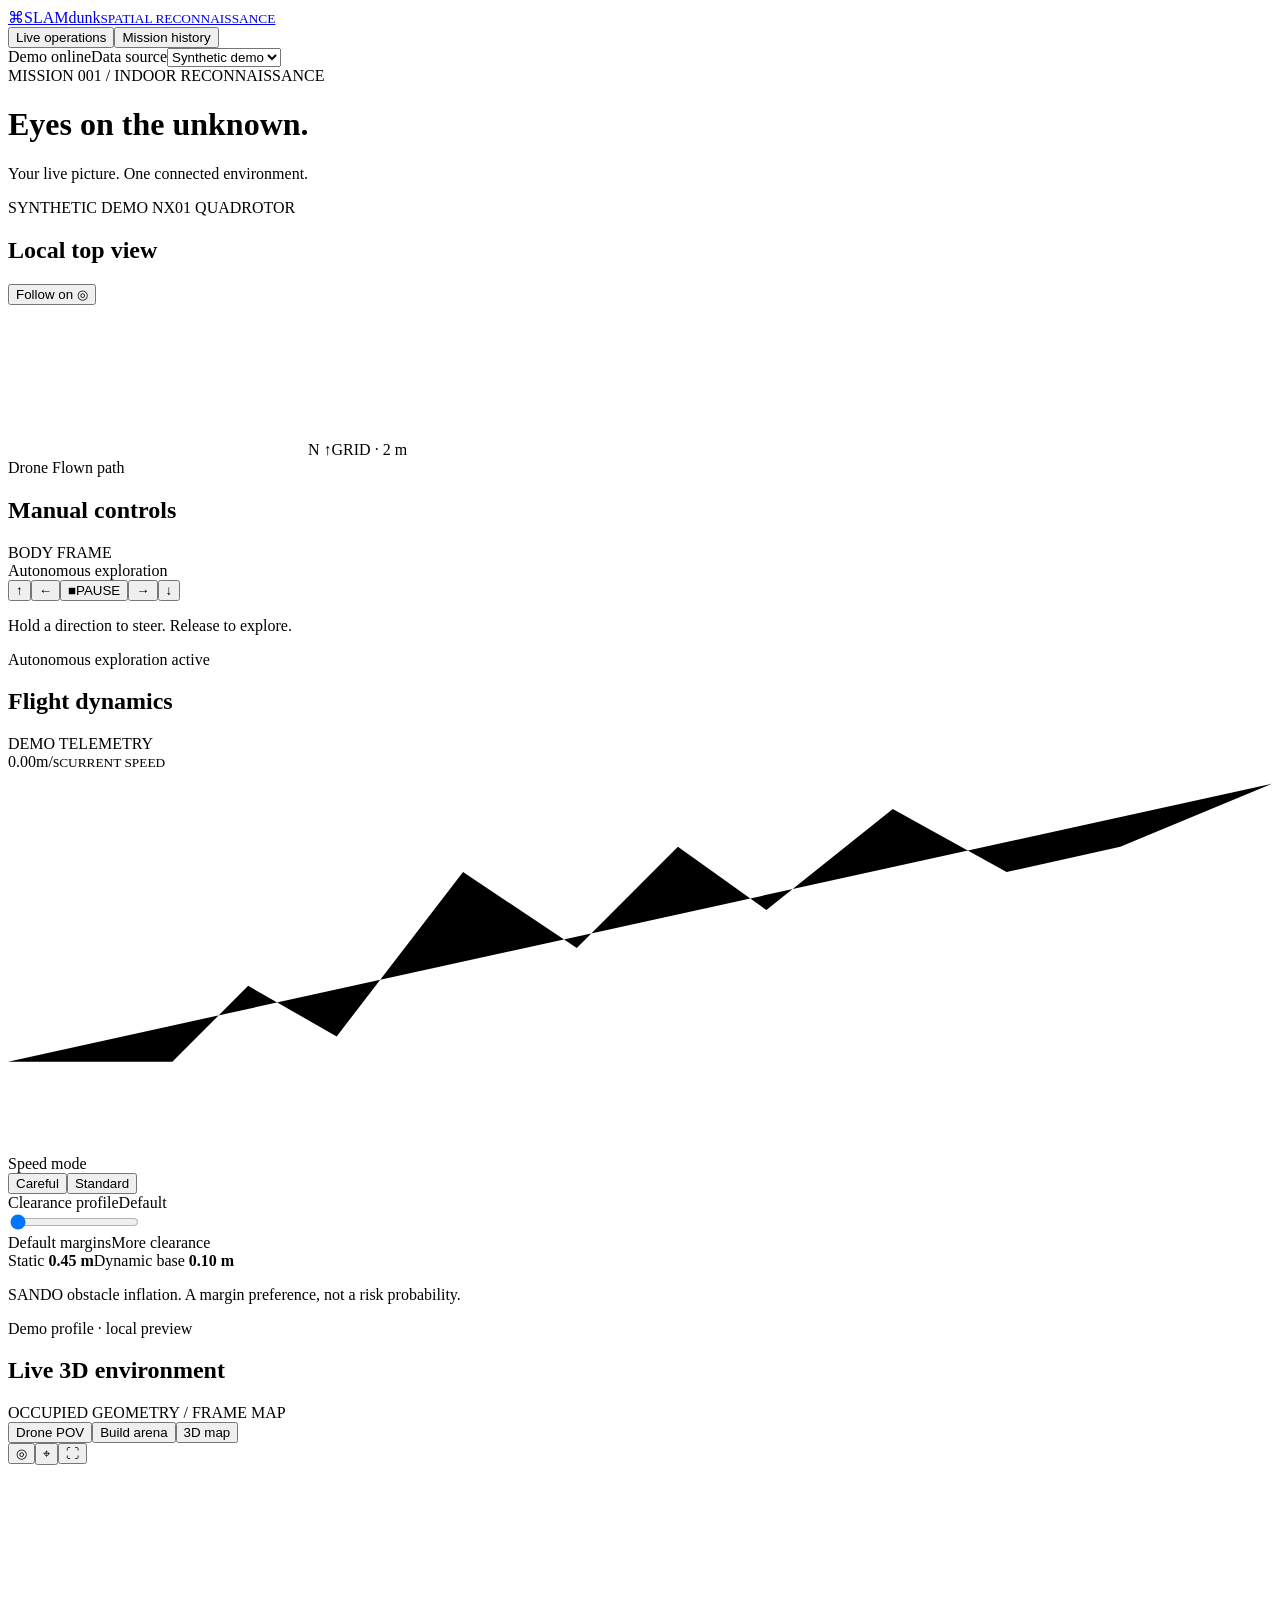
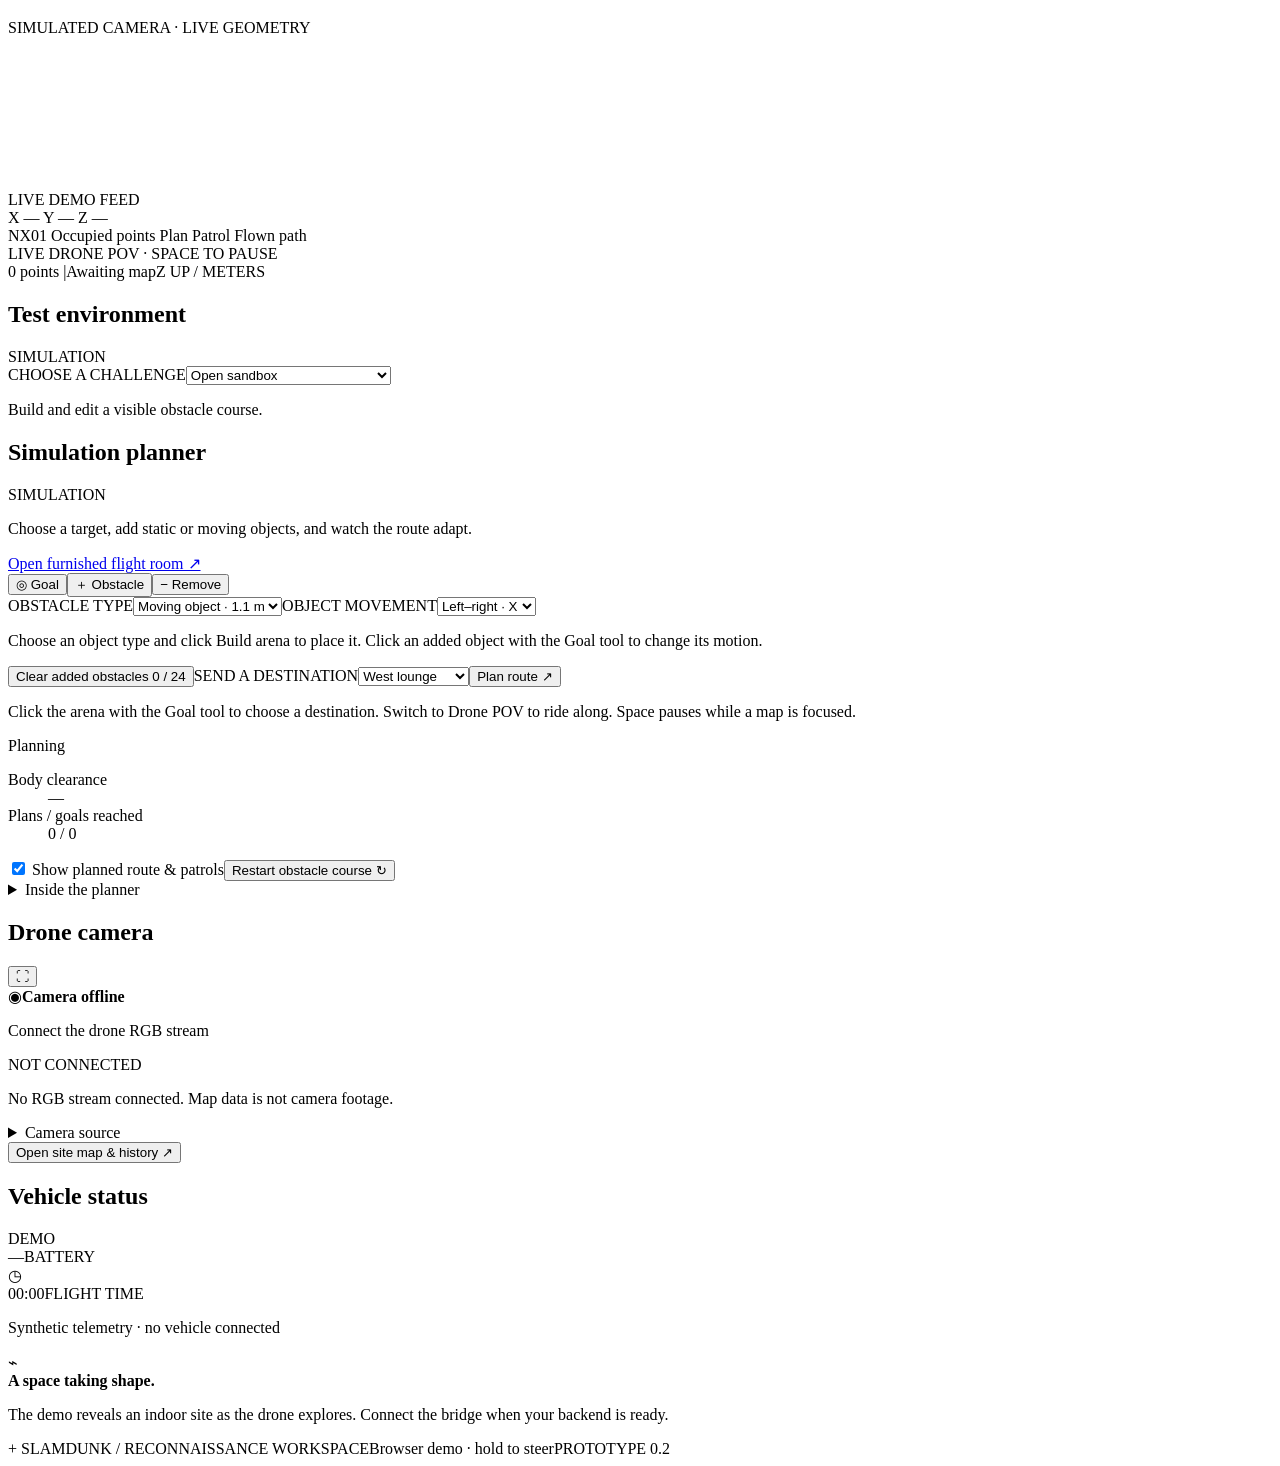
==== commit 918e7e1f: "Add hidden exploration environments with sensor-built maps" ====
--- a/integration/slam_dunk_bridge/slam_dunk_bridge/web/index.html
+++ b/integration/slam_dunk_bridge/slam_dunk_bridge/web/index.html
@@ -27,6 +27,7 @@
     <section class="panel main-viewer" id="main-viewer-panel"><div class="panel-heading viewer-heading"><div><h2 id="viewer-title">Live 3D environment</h2><span class="tiny muted"><span id="viewer-kind">OCCUPIED GEOMETRY</span> <span class="slash">/</span> FRAME <span id="frame">MAP</span></span></div><div class="viewer-toolbar"><div class="segmented small" id="simulation-views" role="group" aria-label="Simulation view"><button id="view-pov" aria-pressed="false">Drone POV</button><button id="view-arena" aria-pressed="false">Build arena</button><button id="view-map" class="selected" aria-pressed="true">3D map</button></div><button id="main-follow" class="icon-button active" aria-pressed="true" title="Follow drone" aria-label="Follow drone">◎</button><button id="main-fit" class="icon-button" title="Fit map" aria-label="Fit main map">⌖</button><button id="main-fullscreen" class="icon-button" title="Expand viewer" aria-label="Expand main viewer">⛶</button></div></div><div class="main-canvas-wrap" id="main-canvas-wrap"><canvas id="pov-canvas" tabindex="0" aria-label="Synthetic first-person drone view rendered from the obstacle simulation"></canvas><div id="pov-label" class="pov-label">SIMULATED CAMERA · LIVE GEOMETRY</div><canvas id="main-canvas" tabindex="0" aria-label="Interactive three dimensional map. Drag to orbit; shift drag to pan; scroll to zoom. Arrow keys orbit when focused."></canvas><div class="scene-chip"><i></i><span id="scene-state">LIVE DEMO FEED</span></div><div class="coordinate-chip" id="coordinates">X — <span>Y —</span> Z —</div><div id="empty-state" class="empty-state" hidden><span>◎</span><h3>Waiting for geometry</h3><p>Map and drone updates will appear here.</p></div><div class="scene-legend"><span><i class="legend-dot coral"></i> NX01</span><span><i class="legend-dot mint"></i> Occupied points</span><span><i class="legend-dot" style="background:#78dbea"></i> Plan</span><span><i class="legend-dot" style="background:#ffbd6b"></i> Patrol</span><span><i class="legend-line"></i> Flown path</span></div><div class="orbit-hint" id="viewer-hint">LIVE DRONE POV · SPACE TO PAUSE</div></div><div class="viewer-footer"><span><i class="lime-dot"></i> <span id="point-count">0</span> points <span class="footer-divider">|</span><span id="map-freshness">Awaiting map</span></span><span class="tiny">Z UP <span class="slash">/</span> METERS</span></div></section>
 
     <aside class="right-column">
+      <section class="panel environment-panel" id="environment-panel"><div class="panel-heading"><h2>Test environment</h2><span class="badge demo-badge">SIMULATION</span></div><div class="planner-content"><label for="environment" class="tiny muted">CHOOSE A CHALLENGE</label><select id="environment"><option value="sandbox">Open sandbox</option><option value="A">Unknown A · passages</option><option value="B">Unknown B · warehouse</option><option value="C">Unknown C · moving obstacles</option></select><p id="environment-challenge" class="microcopy">Build and edit a visible obstacle course.</p><div id="unknown-controls" hidden><button id="begin-exploration" class="lab-primary">Begin exploration ▶</button><div class="planner-status" id="survey-status" role="status">Unknown map · waiting to begin</div><dl class="planner-metrics"><div><dt>Observed area</dt><dd id="survey-area">0 m²</dd></div><div><dt>Test bounds observed</dt><dd id="survey-coverage">0%</dd></div><div><dt>Frontier cells</dt><dd id="survey-frontiers">0</dd></div><div><dt>Range scans</dt><dd id="survey-scans">0</dd></div></dl><div class="survey-progress"><i id="survey-progress"></i></div><p class="microcopy">Dark space is unknown. Mint tiles show observed free space; points show sensed obstacles. Only sensed moving objects appear. Click observed free space in the top view to guide the drone.</p><button id="reset-survey" class="wide-link">Reset this environment ↻</button><p class="microcopy">Browser range-sensor simulation · 4.5 m range. Surveyed space is retained for this run; historical moving-object hits can remain in History.</p></div></div></section>
       <section class="panel planner-panel" id="planner-panel"><div class="panel-heading"><h2>Simulation planner</h2><span class="badge demo-badge">SIMULATION</span></div><div class="planner-content"><p class="planner-intro">Choose a target, add static or moving objects, and watch the route adapt.</p><a class="wide-link" href="/flight-room.html">Open furnished flight room ↗</a><div class="editor-tools" role="group" aria-label="Arena editing tool"><button id="tool-goal" class="selected" aria-pressed="true">◎ Goal</button><button id="tool-add" aria-pressed="false">＋ Obstacle</button><button id="tool-remove" aria-pressed="false">− Remove</button></div><label for="obstacle-kind" class="tiny muted">OBSTACLE TYPE</label><select id="obstacle-kind"><option value="moving">Moving object · 1.1 m</option><option value="crate">Crate · 1.1 × 1.1 m</option><option value="barrier">Barrier · 3 × 0.6 m</option></select><label for="movement-axis" class="tiny muted">OBJECT MOVEMENT</label><select id="movement-axis"><option value="x">Left–right · X</option><option value="y">Up–down · Y</option></select><p class="microcopy" id="editor-help">Choose an object type and click Build arena to place it. Click an added object with the Goal tool to change its motion.</p><div id="selected-object" hidden><strong id="selected-object-label">Selected object</strong><div class="editor-tools"><button id="selected-motion-x">Move X ↔</button><button id="selected-motion-y">Move Y ↕</button><button id="deselect-object" aria-label="Deselect object">×</button></div></div><button id="clear-obstacles" class="wide-link">Clear added obstacles <span id="obstacle-count">0 / 24</span></button><label for="mission-goal" class="tiny muted">SEND A DESTINATION</label><select id="mission-goal"><option value="1">West lounge</option><option value="2">North passage</option><option value="3">East workshop</option><option value="4">South storage</option><option value="5">South passage</option></select><button id="send-goal" class="lab-primary">Plan route ↗</button><p class="microcopy">Click the arena with the Goal tool to choose a destination. Switch to Drone POV to ride along. Space pauses while a map is focused.</p><div class="planner-status" id="planner-status" role="status">Planning</div><dl class="planner-metrics"><div><dt>Body clearance</dt><dd id="planner-clearance">—</dd></div><div><dt>Plans / goals reached</dt><dd id="planner-count">0 / 0</dd></div></dl><label class="planner-toggle"><input id="show-plan" type="checkbox" checked> Show planned route &amp; patrols</label><button id="reset-lab" class="wide-link">Restart obstacle course <span>↻</span></button><details class="planner-math"><summary>Inside the planner</summary><p>Inflated A* finds a spatial route. Cubic segments use p(u) = p₀ + (3u² − 2u³)Δp, with duration bounded by velocity, acceleration and jerk. Swept checks preview moving obstacles 0.7 s ahead. Synthetic patrols yield when the vehicle enters their clearance boundary.</p><p>SANDO math approximation in 2D at flight altitude. Stop-to-stop segments have acceleration discontinuities at joins. This browser does not run the ROS/Gurobi optimizer.</p></details></div></section>
       <section class="panel exploration-panel" id="exploration-panel" hidden><div class="panel-heading"><h2>Live exploration</h2><span class="tiny muted" id="exploration-state">WAITING</span></div><div class="planner-content"><p id="exploration-reason" class="microcopy"></p><dl class="planner-metrics"><div><dt>Frontier cells</dt><dd id="exploration-frontiers">?</dd></div><div><dt>Reachable cells</dt><dd id="exploration-reachable">?</dd></div><div><dt>Unknown voxels</dt><dd id="exploration-unknown">?</dd></div></dl><p id="exploration-scope" class="microcopy"></p></div></section><section class="panel camera-panel"><div class="panel-heading"><h2>Drone camera</h2><button id="camera-fullscreen" class="icon-button" aria-label="Expand drone camera">&#9974;</button></div><div class="camera-view" id="camera-view"><img id="camera-image" alt="Drone RGB camera stream" hidden><div id="camera-empty" class="camera-empty"><span aria-hidden="true">&#9673;</span><strong>Camera offline</strong><p>Connect the drone RGB stream</p></div><span id="camera-state" class="camera-state" role="status">NOT CONNECTED</span></div><p id="camera-note" class="camera-note">No RGB stream connected. Map data is not camera footage.</p><details class="camera-config"><summary>Camera source</summary><form id="camera-form"><label for="camera-url">RGB stream URL</label><input id="camera-url" type="url" placeholder="http://robot:8081/stream?topic=..." maxlength="2048"><div><button id="camera-connect" type="submit">Connect feed</button><button id="camera-disconnect" type="button">Disconnect</button></div></form></details><button id="open-history" class="wide-link">Open site map &amp; history <span>&#8599;</span></button></section>
       <section class="panel vehicle-panel"><div class="panel-heading"><h2>Vehicle status</h2><span class="vehicle-indicator" id="vehicle-status">DEMO</span></div><div class="battery-row"><span class="battery-icon" aria-hidden="true"><i id="battery-fill"></i></span><div><span class="metric" id="battery">—</span><span class="metric-caption">BATTERY</span></div></div><div class="vehicle-divider"></div><div class="flight-row"><span class="clock-icon" aria-hidden="true">◷</span><div><span class="metric time-metric" id="flight-time">00:00</span><span class="metric-caption">FLIGHT TIME</span></div></div><p class="microcopy" id="vehicle-note">Synthetic telemetry · no vehicle connected</p></section>
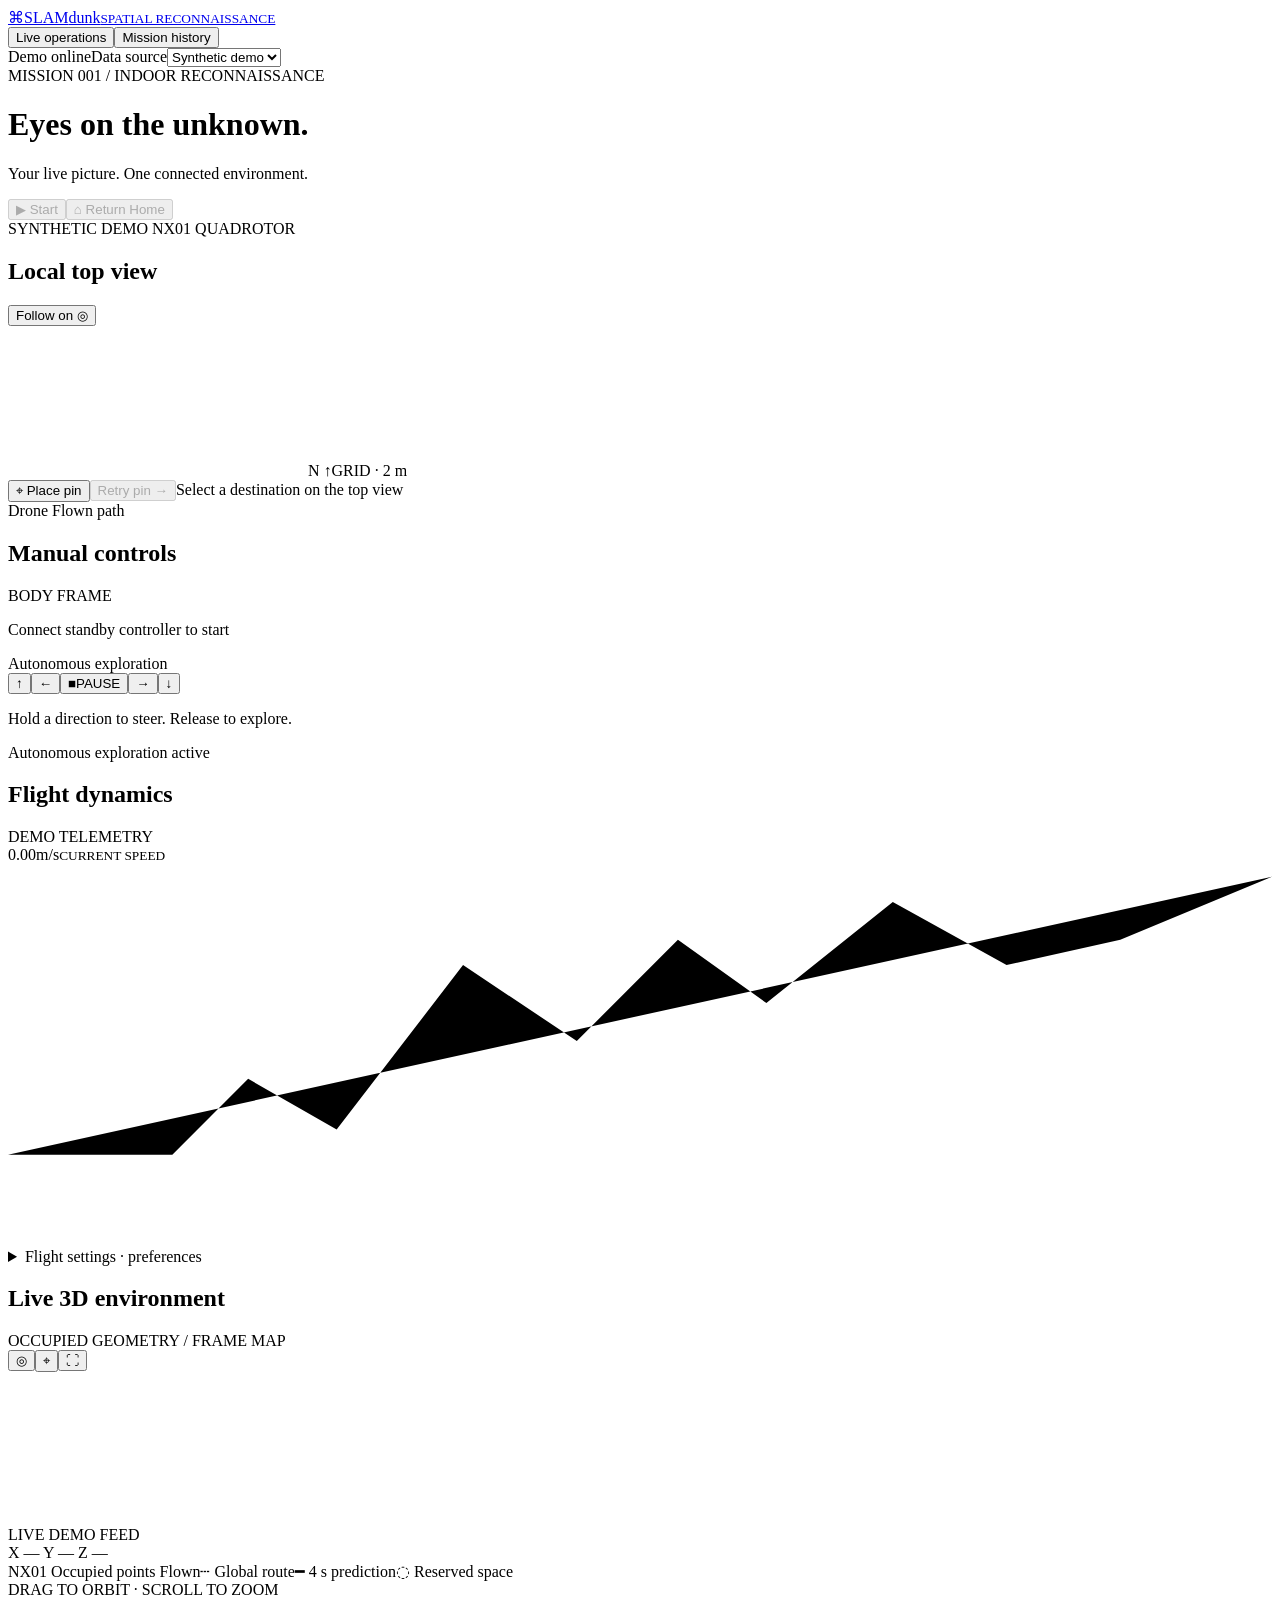
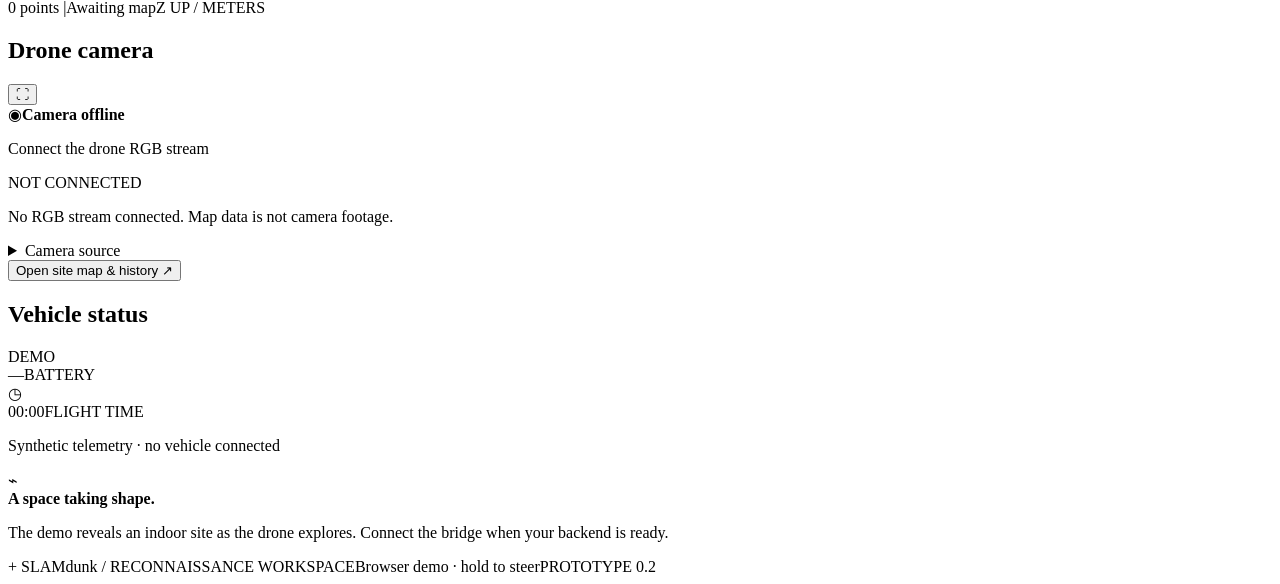
==== commit 76780127: "Add PX4 Harmonic forest runtime and live dashboard controls" ====
--- a/integration/slam_dunk_bridge/slam_dunk_bridge/web/index.html
+++ b/integration/slam_dunk_bridge/slam_dunk_bridge/web/index.html
@@ -15,22 +15,20 @@
     <div class="header-right"><span id="connection" class="connection"><i></i> Demo online</span><label class="source-select"><span class="sr-only">Data source</span><select id="source"><option value="demo">Synthetic demo</option><option value="live">Live bridge</option></select></label></div>
   </header>
 
-  <div class="mission-heading"><div><div class="eyebrow"><span class="lime-dot"></span> MISSION 001 <span class="slash">/</span> INDOOR RECONNAISSANCE</div><h1 id="screen-title">Eyes on the unknown.</h1><p id="screen-subtitle">Your live picture. One connected environment.</p></div><div class="mission-badges"><span class="badge demo-badge" id="source-badge">SYNTHETIC DEMO</span><span class="badge"><i class="vehicle-dot"></i> NX01 <span class="muted">QUADROTOR</span></span></div></div>
+  <div class="mission-heading"><div><div class="eyebrow"><span class="lime-dot"></span> MISSION 001 <span class="slash">/</span> INDOOR RECONNAISSANCE</div><h1 id="screen-title">Eyes on the unknown.</h1><p id="screen-subtitle">Your live picture. One connected environment.</p></div><div class="mission-badges"><div class="mission-controls"><button id="mission-start" disabled>▶ Start</button><button id="mission-home" disabled>⌂ Return Home</button></div><span class="badge demo-badge" id="source-badge">SYNTHETIC DEMO</span><span class="badge"><i class="vehicle-dot"></i> NX01 <span class="muted">QUADROTOR</span></span></div></div>
 
   <main id="live-screen" class="live-layout" aria-label="Live operations">
     <aside class="left-column">
-      <section class="panel top-panel"><div class="panel-heading"><h2>Local top view</h2><button id="top-follow" class="text-button" aria-pressed="true">Follow on <span>◎</span></button></div><div class="top-canvas-wrap"><canvas id="top-canvas" tabindex="0" aria-label="Overhead map. Click to use the selected goal or obstacle tool; drag to pan; scroll to zoom."></canvas><span class="canvas-corner">N ↑</span><span class="scale-label">GRID · 2 m</span></div><div class="panel-foot"><span><i class="legend-dot coral"></i> Drone</span><span><i class="legend-line"></i> Flown path</span></div></section>
-      <section class="panel controls-panel"><div class="panel-heading"><h2>Manual controls</h2><span class="tiny muted">BODY FRAME</span></div><div class="steering-mode"><span class="lime-dot"></span><span id="exploration-mode">Autonomous exploration</span></div><div class="dpad" role="group" aria-label="Directional movement controls"><button data-direction="forward" class="move forward" aria-label="Move forward">↑</button><button data-direction="left" class="move left" aria-label="Move left">←</button><button id="stop" class="stop" aria-label="Pause exploration"><span aria-hidden="true">&#9632;</span><span id="pause-label">PAUSE</span></button><button data-direction="right" class="move right" aria-label="Move right">→</button><button data-direction="backward" class="move backward" aria-label="Move backward">↓</button></div><p class="control-help" id="control-help">Hold a direction to steer. Release to explore.</p><div id="command-status" class="command-status" role="status" aria-live="polite">Autonomous exploration active</div></section>
-      <section class="panel speed-panel"><div class="panel-heading"><h2>Flight dynamics</h2><span class="tiny muted" id="speed-source">DEMO TELEMETRY</span></div><div class="speed-reading"><span id="speed">0.00</span><span class="speed-unit">m/s<small>CURRENT SPEED</small></span><svg viewBox="0 0 100 30" aria-hidden="true"><path d="M0 23 H13 L19 17 L26 21 L36 8 L45 14 L53 6 L60 11 L70 3 L79 8 L88 6 L100 1"/></svg></div><div class="control-row"><span>Speed mode</span><div class="segmented small" role="group" aria-label="Preferred demo speed"><button id="speed-slow" class="selected" aria-pressed="true">Careful</button><button id="speed-standard" aria-pressed="false">Standard</button></div></div><div class="margin-heading"><label for="margin">Clearance profile</label><output id="margin-value" for="margin">Default</output></div><input id="margin" type="range" min="0" max="100" value="0" step="1" aria-describedby="margin-description"><div class="range-labels"><span>Default margins</span><span>More clearance</span></div><div class="margin-values"><span>Static <strong id="static-margin">0.45 m</strong></span><span>Dynamic base <strong id="dynamic-margin">0.10 m</strong></span></div><p id="margin-description" class="microcopy">SANDO obstacle inflation. A margin preference, not a risk probability.</p><span id="profile-status" class="profile-status">Demo profile · local preview</span></section>
+      <section class="panel top-panel"><div class="panel-heading"><h2>Local top view</h2><button id="top-follow" class="text-button" aria-pressed="true">Follow on <span>◎</span></button></div><div class="top-canvas-wrap"><canvas id="top-canvas" tabindex="0" aria-label="Overhead local map. Drone heading and recent flown path."></canvas><span class="canvas-corner">N ↑</span><span class="scale-label">GRID · 2 m</span></div><div class="pin-controls"><button id="pin-mode" class="text-button" aria-pressed="false">⌖ Place pin</button><button id="pin-go" class="text-button" disabled>Retry pin →</button><span id="pin-status">Select a destination on the top view</span></div><div class="panel-foot"><span><i class="legend-dot coral"></i> Drone</span><span><i class="legend-line"></i> Flown path</span></div></section>
+      <section class="panel controls-panel"><div class="panel-heading"><h2>Manual controls</h2><span class="tiny muted">BODY FRAME</span></div><p id="mission-status" class="mission-status" role="status">Connect standby controller to start</p><div class="steering-mode"><span class="lime-dot"></span><span id="exploration-mode">Autonomous exploration</span></div><div class="dpad" role="group" aria-label="Directional movement controls"><button data-direction="forward" class="move forward" aria-label="Move forward">↑</button><button data-direction="left" class="move left" aria-label="Move left">←</button><button id="stop" class="stop" aria-label="Pause exploration"><span aria-hidden="true">&#9632;</span><span id="pause-label">PAUSE</span></button><button data-direction="right" class="move right" aria-label="Move right">→</button><button data-direction="backward" class="move backward" aria-label="Move backward">↓</button></div><p class="control-help" id="control-help">Hold a direction to steer. Release to explore.</p><div id="command-status" class="command-status" role="status" aria-live="polite">Autonomous exploration active</div></section>
+      <section class="panel speed-panel"><div class="panel-heading"><h2>Flight dynamics</h2><span class="tiny muted" id="speed-source">DEMO TELEMETRY</span></div><div class="speed-reading"><span id="speed">0.00</span><span class="speed-unit">m/s<small>CURRENT SPEED</small></span><svg viewBox="0 0 100 30" aria-hidden="true"><path d="M0 23 H13 L19 17 L26 21 L36 8 L45 14 L53 6 L60 11 L70 3 L79 8 L88 6 L100 1"/></svg></div><details class="flight-settings"><summary>Flight settings · preferences</summary><div class="flight-settings-body"><div class="control-row"><span>Speed mode</span><div class="segmented small" role="group" aria-label="Preferred demo speed"><button id="speed-slow" class="selected" aria-pressed="true">Careful</button><button id="speed-standard" aria-pressed="false">Standard</button></div></div><div class="margin-heading"><label for="margin">Clearance profile</label><output id="margin-value" for="margin">Default</output></div><input id="margin" type="range" min="0" max="100" value="0" step="1" aria-describedby="margin-description"><div class="range-labels"><span>Default margins</span><span>More clearance</span></div><div class="margin-values"><span>Static <strong id="static-margin">0.45 m</strong></span><span>Dynamic base <strong id="dynamic-margin">0.10 m</strong></span></div><p id="margin-description" class="microcopy">SANDO obstacle inflation. A margin preference, not a risk probability.</p><span id="profile-status" class="profile-status">Demo profile · local preview</span></div></details></section>
     </aside>
 
-    <section class="panel main-viewer" id="main-viewer-panel"><div class="panel-heading viewer-heading"><div><h2 id="viewer-title">Live 3D environment</h2><span class="tiny muted"><span id="viewer-kind">OCCUPIED GEOMETRY</span> <span class="slash">/</span> FRAME <span id="frame">MAP</span></span></div><div class="viewer-toolbar"><div class="segmented small" id="simulation-views" role="group" aria-label="Simulation view"><button id="view-pov" aria-pressed="false">Drone POV</button><button id="view-arena" aria-pressed="false">Build arena</button><button id="view-map" class="selected" aria-pressed="true">3D map</button></div><button id="main-follow" class="icon-button active" aria-pressed="true" title="Follow drone" aria-label="Follow drone">◎</button><button id="main-fit" class="icon-button" title="Fit map" aria-label="Fit main map">⌖</button><button id="main-fullscreen" class="icon-button" title="Expand viewer" aria-label="Expand main viewer">⛶</button></div></div><div class="main-canvas-wrap" id="main-canvas-wrap"><canvas id="pov-canvas" tabindex="0" aria-label="Synthetic first-person drone view rendered from the obstacle simulation"></canvas><div id="pov-label" class="pov-label">SIMULATED CAMERA · LIVE GEOMETRY</div><canvas id="main-canvas" tabindex="0" aria-label="Interactive three dimensional map. Drag to orbit; shift drag to pan; scroll to zoom. Arrow keys orbit when focused."></canvas><div class="scene-chip"><i></i><span id="scene-state">LIVE DEMO FEED</span></div><div class="coordinate-chip" id="coordinates">X — <span>Y —</span> Z —</div><div id="empty-state" class="empty-state" hidden><span>◎</span><h3>Waiting for geometry</h3><p>Map and drone updates will appear here.</p></div><div class="scene-legend"><span><i class="legend-dot coral"></i> NX01</span><span><i class="legend-dot mint"></i> Occupied points</span><span><i class="legend-dot" style="background:#78dbea"></i> Plan</span><span><i class="legend-dot" style="background:#ffbd6b"></i> Patrol</span><span><i class="legend-line"></i> Flown path</span></div><div class="orbit-hint" id="viewer-hint">LIVE DRONE POV · SPACE TO PAUSE</div></div><div class="viewer-footer"><span><i class="lime-dot"></i> <span id="point-count">0</span> points <span class="footer-divider">|</span><span id="map-freshness">Awaiting map</span></span><span class="tiny">Z UP <span class="slash">/</span> METERS</span></div></section>
+    <section class="panel main-viewer" id="main-viewer-panel"><div class="panel-heading viewer-heading"><div><h2>Live 3D environment</h2><span class="tiny muted">OCCUPIED GEOMETRY <span class="slash">/</span> FRAME <span id="frame">MAP</span></span></div><div class="viewer-toolbar"><button id="main-follow" class="icon-button active" aria-pressed="true" title="Follow drone" aria-label="Follow drone">◎</button><button id="main-fit" class="icon-button" title="Fit map" aria-label="Fit main map">⌖</button><button id="main-fullscreen" class="icon-button" title="Expand viewer" aria-label="Expand main viewer">⛶</button></div></div><div class="main-canvas-wrap"><canvas id="main-canvas" tabindex="0" aria-label="Interactive three dimensional map. Drag to orbit; shift drag to pan; scroll to zoom. Arrow keys orbit when focused."></canvas><div class="scene-chip"><i></i><span id="scene-state">LIVE DEMO FEED</span></div><div class="coordinate-chip" id="coordinates">X — <span>Y —</span> Z —</div><div id="empty-state" class="empty-state" hidden><span>◎</span><h3>Waiting for geometry</h3><p>Map and drone updates will appear here.</p></div><div class="scene-legend"><span><i class="legend-dot coral"></i> NX01</span><span><i class="legend-dot mint"></i> Occupied points</span><span><i class="legend-line"></i> Flown</span><span class="route-legend">┄ Global route</span><span class="prediction-legend">━ 4 s prediction</span><span class="keepout-legend">◌ Reserved space</span></div><div class="orbit-hint">DRAG TO ORBIT <span>·</span> SCROLL TO ZOOM</div></div><div class="viewer-footer"><span><i class="lime-dot"></i> <span id="point-count">0</span> points <span class="footer-divider">|</span><span id="map-freshness">Awaiting map</span></span><span class="tiny">Z UP <span class="slash">/</span> METERS</span></div></section>
 
     <aside class="right-column">
-      <section class="panel environment-panel" id="environment-panel"><div class="panel-heading"><h2>Test environment</h2><span class="badge demo-badge">SIMULATION</span></div><div class="planner-content"><label for="environment" class="tiny muted">CHOOSE A CHALLENGE</label><select id="environment"><option value="sandbox">Open sandbox</option><option value="A">Unknown A · passages</option><option value="B">Unknown B · warehouse</option><option value="C">Unknown C · moving obstacles</option></select><p id="environment-challenge" class="microcopy">Build and edit a visible obstacle course.</p><div id="unknown-controls" hidden><button id="begin-exploration" class="lab-primary">Begin exploration ▶</button><div class="planner-status" id="survey-status" role="status">Unknown map · waiting to begin</div><dl class="planner-metrics"><div><dt>Observed area</dt><dd id="survey-area">0 m²</dd></div><div><dt>Test bounds observed</dt><dd id="survey-coverage">0%</dd></div><div><dt>Frontier cells</dt><dd id="survey-frontiers">0</dd></div><div><dt>Range scans</dt><dd id="survey-scans">0</dd></div></dl><div class="survey-progress"><i id="survey-progress"></i></div><p class="microcopy">Dark space is unknown. Mint tiles show observed free space; points show sensed obstacles. Only sensed moving objects appear. Click observed free space in the top view to guide the drone.</p><button id="reset-survey" class="wide-link">Reset this environment ↻</button><p class="microcopy">Browser range-sensor simulation · 4.5 m range. Surveyed space is retained for this run; historical moving-object hits can remain in History.</p></div></div></section>
-      <section class="panel planner-panel" id="planner-panel"><div class="panel-heading"><h2>Simulation planner</h2><span class="badge demo-badge">SIMULATION</span></div><div class="planner-content"><p class="planner-intro">Choose a target, add static or moving objects, and watch the route adapt.</p><a class="wide-link" href="/flight-room.html">Open furnished flight room ↗</a><div class="editor-tools" role="group" aria-label="Arena editing tool"><button id="tool-goal" class="selected" aria-pressed="true">◎ Goal</button><button id="tool-add" aria-pressed="false">＋ Obstacle</button><button id="tool-remove" aria-pressed="false">− Remove</button></div><label for="obstacle-kind" class="tiny muted">OBSTACLE TYPE</label><select id="obstacle-kind"><option value="moving">Moving object · 1.1 m</option><option value="crate">Crate · 1.1 × 1.1 m</option><option value="barrier">Barrier · 3 × 0.6 m</option></select><label for="movement-axis" class="tiny muted">OBJECT MOVEMENT</label><select id="movement-axis"><option value="x">Left–right · X</option><option value="y">Up–down · Y</option></select><p class="microcopy" id="editor-help">Choose an object type and click Build arena to place it. Click an added object with the Goal tool to change its motion.</p><div id="selected-object" hidden><strong id="selected-object-label">Selected object</strong><div class="editor-tools"><button id="selected-motion-x">Move X ↔</button><button id="selected-motion-y">Move Y ↕</button><button id="deselect-object" aria-label="Deselect object">×</button></div></div><button id="clear-obstacles" class="wide-link">Clear added obstacles <span id="obstacle-count">0 / 24</span></button><label for="mission-goal" class="tiny muted">SEND A DESTINATION</label><select id="mission-goal"><option value="1">West lounge</option><option value="2">North passage</option><option value="3">East workshop</option><option value="4">South storage</option><option value="5">South passage</option></select><button id="send-goal" class="lab-primary">Plan route ↗</button><p class="microcopy">Click the arena with the Goal tool to choose a destination. Switch to Drone POV to ride along. Space pauses while a map is focused.</p><div class="planner-status" id="planner-status" role="status">Planning</div><dl class="planner-metrics"><div><dt>Body clearance</dt><dd id="planner-clearance">—</dd></div><div><dt>Plans / goals reached</dt><dd id="planner-count">0 / 0</dd></div></dl><label class="planner-toggle"><input id="show-plan" type="checkbox" checked> Show planned route &amp; patrols</label><button id="reset-lab" class="wide-link">Restart obstacle course <span>↻</span></button><details class="planner-math"><summary>Inside the planner</summary><p>Inflated A* finds a spatial route. Cubic segments use p(u) = p₀ + (3u² − 2u³)Δp, with duration bounded by velocity, acceleration and jerk. Swept checks preview moving obstacles 0.7 s ahead. Synthetic patrols yield when the vehicle enters their clearance boundary.</p><p>SANDO math approximation in 2D at flight altitude. Stop-to-stop segments have acceleration discontinuities at joins. This browser does not run the ROS/Gurobi optimizer.</p></details></div></section>
-      <section class="panel exploration-panel" id="exploration-panel" hidden><div class="panel-heading"><h2>Live exploration</h2><span class="tiny muted" id="exploration-state">WAITING</span></div><div class="planner-content"><p id="exploration-reason" class="microcopy"></p><dl class="planner-metrics"><div><dt>Frontier cells</dt><dd id="exploration-frontiers">?</dd></div><div><dt>Reachable cells</dt><dd id="exploration-reachable">?</dd></div><div><dt>Unknown voxels</dt><dd id="exploration-unknown">?</dd></div></dl><p id="exploration-scope" class="microcopy"></p></div></section><section class="panel camera-panel"><div class="panel-heading"><h2>Drone camera</h2><button id="camera-fullscreen" class="icon-button" aria-label="Expand drone camera">&#9974;</button></div><div class="camera-view" id="camera-view"><img id="camera-image" alt="Drone RGB camera stream" hidden><div id="camera-empty" class="camera-empty"><span aria-hidden="true">&#9673;</span><strong>Camera offline</strong><p>Connect the drone RGB stream</p></div><span id="camera-state" class="camera-state" role="status">NOT CONNECTED</span></div><p id="camera-note" class="camera-note">No RGB stream connected. Map data is not camera footage.</p><details class="camera-config"><summary>Camera source</summary><form id="camera-form"><label for="camera-url">RGB stream URL</label><input id="camera-url" type="url" placeholder="http://robot:8081/stream?topic=..." maxlength="2048"><div><button id="camera-connect" type="submit">Connect feed</button><button id="camera-disconnect" type="button">Disconnect</button></div></form></details><button id="open-history" class="wide-link">Open site map &amp; history <span>&#8599;</span></button></section>
-      <section class="panel vehicle-panel"><div class="panel-heading"><h2>Vehicle status</h2><span class="vehicle-indicator" id="vehicle-status">DEMO</span></div><div class="battery-row"><span class="battery-icon" aria-hidden="true"><i id="battery-fill"></i></span><div><span class="metric" id="battery">—</span><span class="metric-caption">BATTERY</span></div></div><div class="vehicle-divider"></div><div class="flight-row"><span class="clock-icon" aria-hidden="true">◷</span><div><span class="metric time-metric" id="flight-time">00:00</span><span class="metric-caption">FLIGHT TIME</span></div></div><p class="microcopy" id="vehicle-note">Synthetic telemetry · no vehicle connected</p></section>
+      <section class="panel camera-panel"><div class="panel-heading"><h2>Drone camera</h2><button id="camera-fullscreen" class="icon-button" aria-label="Expand drone camera">&#9974;</button></div><div class="camera-view" id="camera-view"><img id="camera-image" alt="Drone RGB camera stream" hidden><div id="camera-empty" class="camera-empty"><span aria-hidden="true">&#9673;</span><strong>Camera offline</strong><p>Connect the drone RGB stream</p></div><span id="camera-state" class="camera-state" role="status">NOT CONNECTED</span></div><p id="camera-note" class="camera-note">No RGB stream connected. Map data is not camera footage.</p><details class="camera-config"><summary>Camera source</summary><form id="camera-form"><label for="camera-url">RGB stream URL</label><input id="camera-url" type="url" placeholder="http://robot:8081/stream?topic=..." maxlength="2048"><div><button id="camera-connect" type="submit">Connect feed</button><button id="camera-disconnect" type="button">Disconnect</button></div></form></details><button id="open-history" class="wide-link">Open site map &amp; history <span>&#8599;</span></button></section>
+      <section class="panel vehicle-panel"><div class="panel-heading"><h2>Vehicle status</h2><span class="vehicle-indicator" id="vehicle-status">DEMO</span></div><div class="battery-row"><span class="battery-icon" aria-hidden="true"><i id="battery-fill"></i></span><div><span class="metric" id="battery">—</span><span class="metric-caption" id="battery-source">BATTERY</span></div></div><div class="vehicle-divider"></div><div class="flight-row"><span class="clock-icon" aria-hidden="true">◷</span><div><span class="metric time-metric" id="flight-time">00:00</span><span class="metric-caption" id="flight-source">FLIGHT TIME</span></div></div><p class="microcopy" id="vehicle-note">Synthetic telemetry · no vehicle connected</p></section>
       <section class="connection-note"><span class="note-icon">⌁</span><div><strong id="data-title">A space taking shape.</strong><p id="data-note">The demo reveals an indoor site as the drone explores. Connect the bridge when your backend is ready.</p></div></section>
     </aside>
   </main>
@@ -40,7 +38,7 @@
     <aside class="history-sidebar"><section class="panel history-details"><div class="panel-heading"><h2>Frame details</h2><span class="tiny muted">NX01</span></div><dl><div><dt>Timestamp</dt><dd id="detail-time">—</dd></div><div><dt>Position · meters</dt><dd id="detail-position">—</dd></div><div><dt>Recorded points</dt><dd id="detail-points">0</dd></div><div><dt>Coordinate frame</dt><dd id="detail-frame">map</dd></div><div><dt>Source</dt><dd id="detail-source">Synthetic demo</dd></div></dl></section><section class="history-explainer"><span class="history-number">01 /</span><h3>Every turn.<br>A clearer picture.</h3><p>Scrub through this session to inspect the environment and the drone’s recorded path together.</p><p>History is bounded to this browser session. Recorded occupancy can include objects that later moved.</p><span class="badge">GEOMETRY REPLAY · NO CAMERA VIDEO</span></section></aside>
   </main>
 
-  <footer class="app-footer"><span><span class="footer-cross">+</span> SLAMDUNK <span class="footer-divider">/</span> RECONNAISSANCE WORKSPACE</span><span id="footer-status">Browser demo · hold to steer</span><span class="footer-version">PROTOTYPE 0.2</span></footer>
+  <footer class="app-footer"><span><span class="footer-cross">+</span> SLAMdunk <span class="footer-divider">/</span> RECONNAISSANCE WORKSPACE</span><span id="footer-status">Browser demo · hold to steer</span><span class="footer-version">PROTOTYPE 0.2</span></footer>
 </div>
 <div id="toast" class="toast" role="status" aria-live="polite" hidden></div>
 <script type="module" src="/app.mjs"></script>
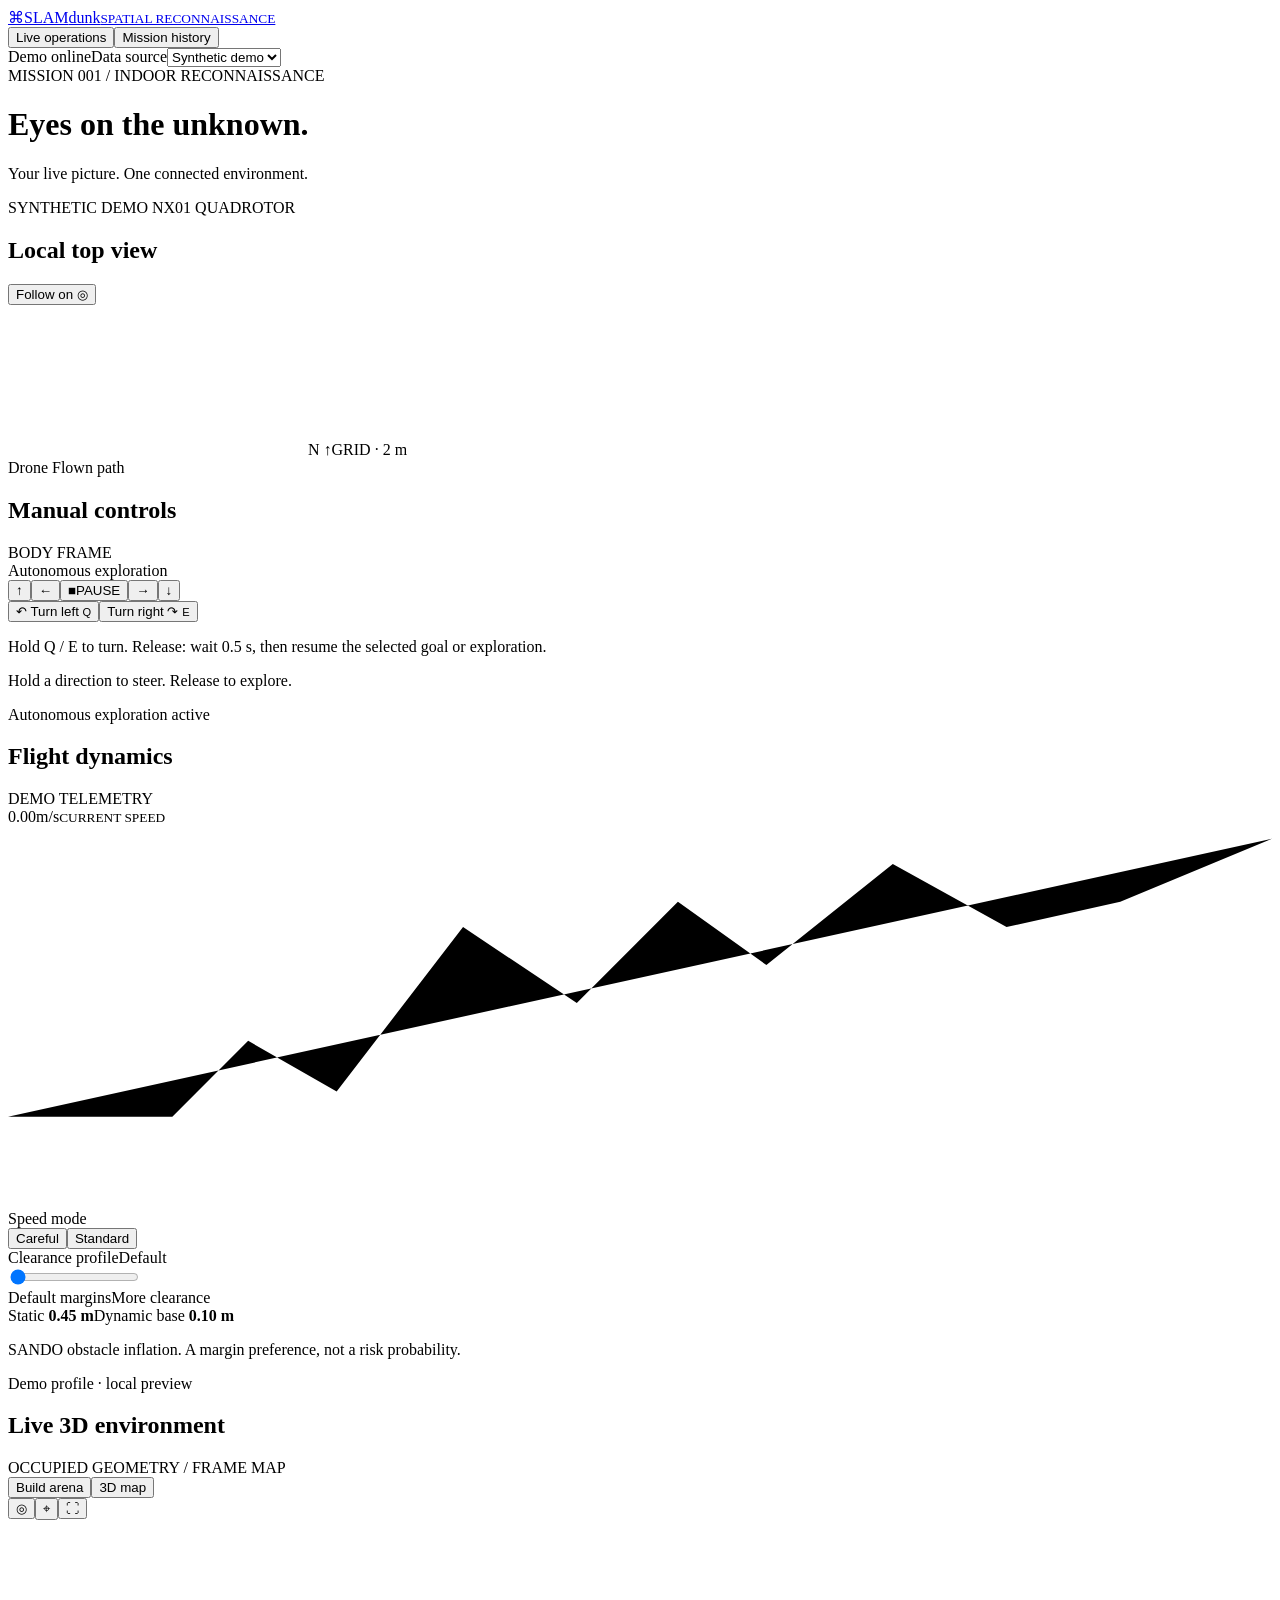
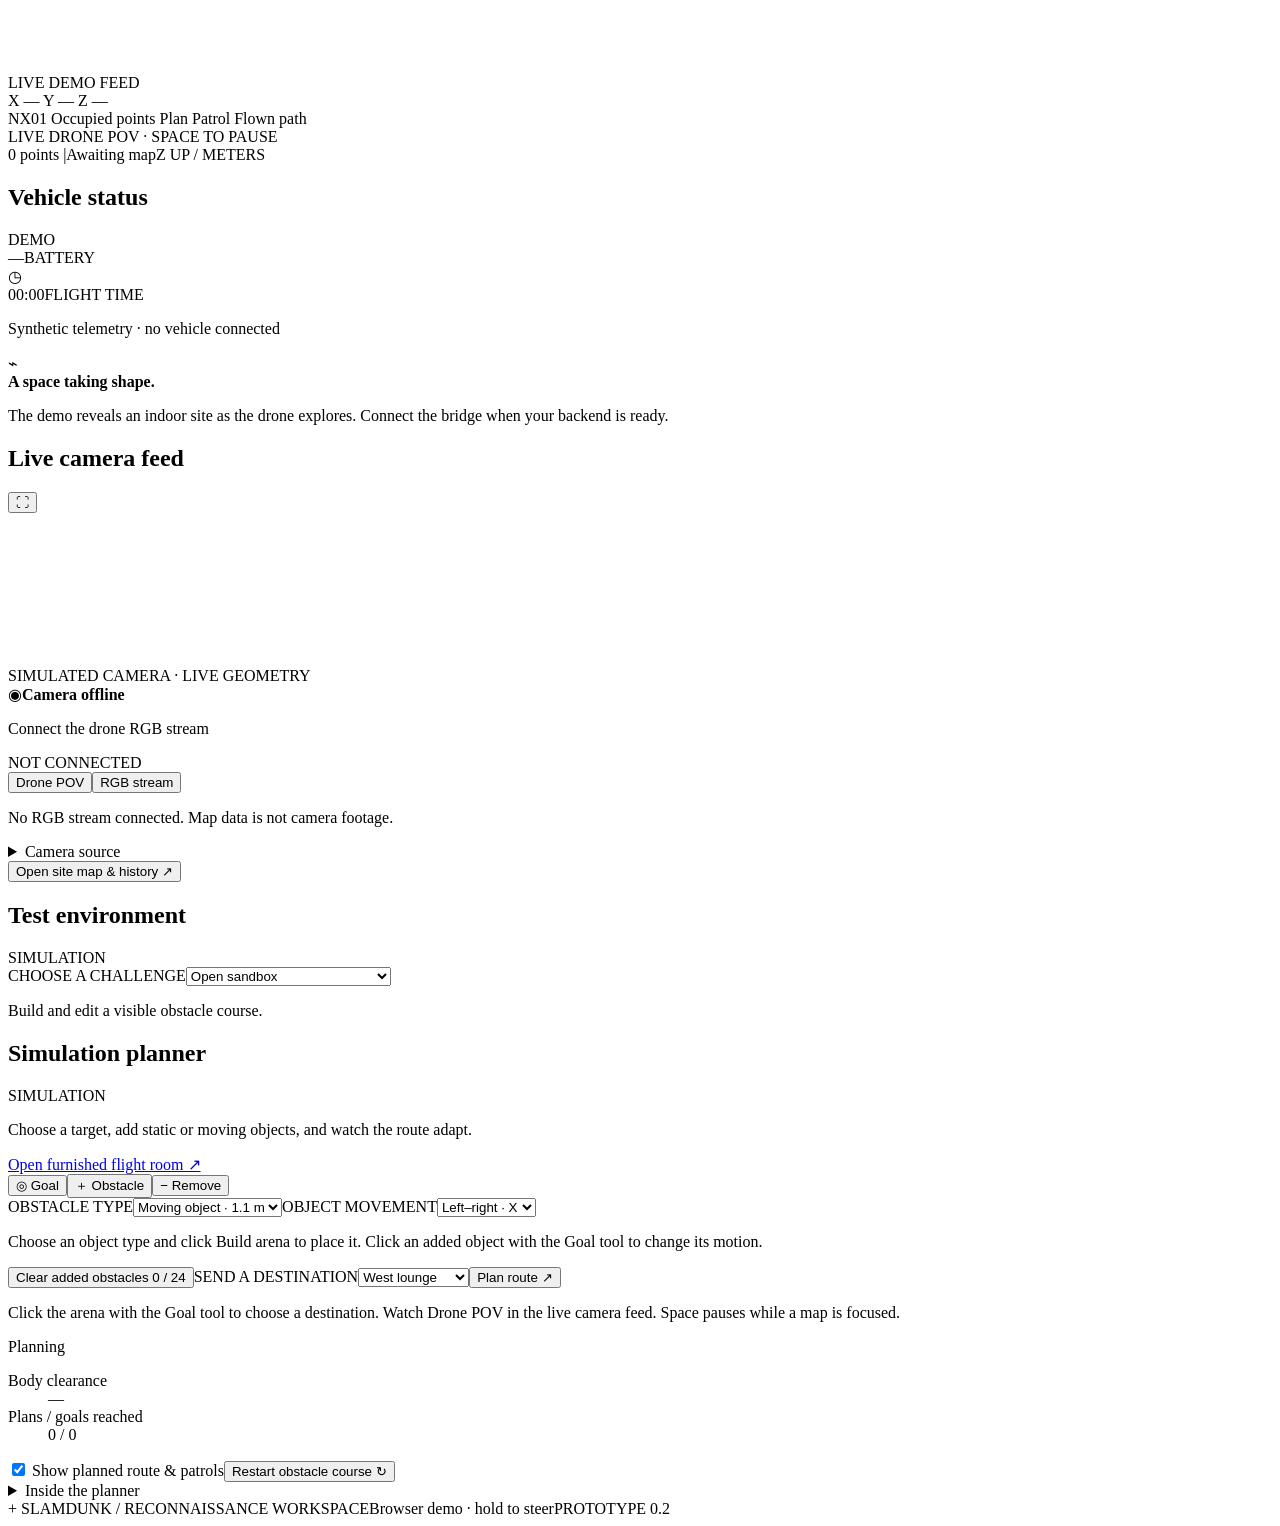
==== commit 22565d81: "Add manual turning with delayed autonomy and preserve clicked goals" ====
--- a/integration/slam_dunk_bridge/slam_dunk_bridge/web/index.html
+++ b/integration/slam_dunk_bridge/slam_dunk_bridge/web/index.html
@@ -15,21 +15,23 @@
     <div class="header-right"><span id="connection" class="connection"><i></i> Demo online</span><label class="source-select"><span class="sr-only">Data source</span><select id="source"><option value="demo">Synthetic demo</option><option value="live">Live bridge</option></select></label></div>
   </header>
 
-  <div class="mission-heading"><div><div class="eyebrow"><span class="lime-dot"></span> MISSION 001 <span class="slash">/</span> INDOOR RECONNAISSANCE</div><h1 id="screen-title">Eyes on the unknown.</h1><p id="screen-subtitle">Your live picture. One connected environment.</p></div><div class="mission-badges"><div class="mission-controls"><button id="mission-start" disabled>▶ Start</button><button id="mission-home" disabled>⌂ Return Home</button></div><span class="badge demo-badge" id="source-badge">SYNTHETIC DEMO</span><span class="badge"><i class="vehicle-dot"></i> NX01 <span class="muted">QUADROTOR</span></span></div></div>
+  <div class="mission-heading"><div><div class="eyebrow"><span class="lime-dot"></span> MISSION 001 <span class="slash">/</span> INDOOR RECONNAISSANCE</div><h1 id="screen-title">Eyes on the unknown.</h1><p id="screen-subtitle">Your live picture. One connected environment.</p></div><div class="mission-badges"><span class="badge demo-badge" id="source-badge">SYNTHETIC DEMO</span><span class="badge"><i class="vehicle-dot"></i> NX01 <span class="muted">QUADROTOR</span></span></div></div>
 
   <main id="live-screen" class="live-layout" aria-label="Live operations">
     <aside class="left-column">
-      <section class="panel top-panel"><div class="panel-heading"><h2>Local top view</h2><button id="top-follow" class="text-button" aria-pressed="true">Follow on <span>◎</span></button></div><div class="top-canvas-wrap"><canvas id="top-canvas" tabindex="0" aria-label="Overhead local map. Drone heading and recent flown path."></canvas><span class="canvas-corner">N ↑</span><span class="scale-label">GRID · 2 m</span></div><div class="pin-controls"><button id="pin-mode" class="text-button" aria-pressed="false">⌖ Place pin</button><button id="pin-go" class="text-button" disabled>Retry pin →</button><span id="pin-status">Select a destination on the top view</span></div><div class="panel-foot"><span><i class="legend-dot coral"></i> Drone</span><span><i class="legend-line"></i> Flown path</span></div></section>
-      <section class="panel controls-panel"><div class="panel-heading"><h2>Manual controls</h2><span class="tiny muted">BODY FRAME</span></div><p id="mission-status" class="mission-status" role="status">Connect standby controller to start</p><div class="steering-mode"><span class="lime-dot"></span><span id="exploration-mode">Autonomous exploration</span></div><div class="dpad" role="group" aria-label="Directional movement controls"><button data-direction="forward" class="move forward" aria-label="Move forward">↑</button><button data-direction="left" class="move left" aria-label="Move left">←</button><button id="stop" class="stop" aria-label="Pause exploration"><span aria-hidden="true">&#9632;</span><span id="pause-label">PAUSE</span></button><button data-direction="right" class="move right" aria-label="Move right">→</button><button data-direction="backward" class="move backward" aria-label="Move backward">↓</button></div><p class="control-help" id="control-help">Hold a direction to steer. Release to explore.</p><div id="command-status" class="command-status" role="status" aria-live="polite">Autonomous exploration active</div></section>
-      <section class="panel speed-panel"><div class="panel-heading"><h2>Flight dynamics</h2><span class="tiny muted" id="speed-source">DEMO TELEMETRY</span></div><div class="speed-reading"><span id="speed">0.00</span><span class="speed-unit">m/s<small>CURRENT SPEED</small></span><svg viewBox="0 0 100 30" aria-hidden="true"><path d="M0 23 H13 L19 17 L26 21 L36 8 L45 14 L53 6 L60 11 L70 3 L79 8 L88 6 L100 1"/></svg></div><details class="flight-settings"><summary>Flight settings · preferences</summary><div class="flight-settings-body"><div class="control-row"><span>Speed mode</span><div class="segmented small" role="group" aria-label="Preferred demo speed"><button id="speed-slow" class="selected" aria-pressed="true">Careful</button><button id="speed-standard" aria-pressed="false">Standard</button></div></div><div class="margin-heading"><label for="margin">Clearance profile</label><output id="margin-value" for="margin">Default</output></div><input id="margin" type="range" min="0" max="100" value="0" step="1" aria-describedby="margin-description"><div class="range-labels"><span>Default margins</span><span>More clearance</span></div><div class="margin-values"><span>Static <strong id="static-margin">0.45 m</strong></span><span>Dynamic base <strong id="dynamic-margin">0.10 m</strong></span></div><p id="margin-description" class="microcopy">SANDO obstacle inflation. A margin preference, not a risk probability.</p><span id="profile-status" class="profile-status">Demo profile · local preview</span></div></details></section>
+      <section class="panel top-panel"><div class="panel-heading"><h2>Local top view</h2><button id="top-follow" class="text-button" aria-pressed="true">Follow on <span>◎</span></button></div><div class="top-canvas-wrap"><canvas id="top-canvas" tabindex="0" aria-label="Overhead map. Click to use the selected goal or obstacle tool; drag to pan; scroll to zoom."></canvas><span class="canvas-corner">N ↑</span><span class="scale-label">GRID · 2 m</span></div><div class="panel-foot"><span><i class="legend-dot coral"></i> Drone</span><span><i class="legend-line"></i> Flown path</span></div></section>
+      <section class="panel controls-panel"><div class="panel-heading"><h2>Manual controls</h2><span class="tiny muted">BODY FRAME</span></div><div class="steering-mode"><span class="lime-dot"></span><span id="exploration-mode">Autonomous exploration</span></div><div class="dpad" role="group" aria-label="Directional movement controls"><button data-direction="forward" class="move forward" aria-label="Move forward">↑</button><button data-direction="left" class="move left" aria-label="Move left">←</button><button id="stop" class="stop" aria-label="Pause exploration"><span aria-hidden="true">&#9632;</span><span id="pause-label">PAUSE</span></button><button data-direction="right" class="move right" aria-label="Move right">→</button><button data-direction="backward" class="move backward" aria-label="Move backward">↓</button></div><div class="turn-controls" role="group" aria-label="Turn drone"><button data-direction="turn-left" aria-label="Turn left">↶ Turn left <small>Q</small></button><button data-direction="turn-right" aria-label="Turn right">Turn right ↷ <small>E</small></button></div><p class="microcopy turn-help">Hold Q / E to turn. Release: wait 0.5 s, then resume the selected goal or exploration.</p><p class="control-help" id="control-help">Hold a direction to steer. Release to explore.</p><div id="command-status" class="command-status" role="status" aria-live="polite">Autonomous exploration active</div></section>
+      <section class="panel speed-panel"><div class="panel-heading"><h2>Flight dynamics</h2><span class="tiny muted" id="speed-source">DEMO TELEMETRY</span></div><div class="speed-reading"><span id="speed">0.00</span><span class="speed-unit">m/s<small>CURRENT SPEED</small></span><svg viewBox="0 0 100 30" aria-hidden="true"><path d="M0 23 H13 L19 17 L26 21 L36 8 L45 14 L53 6 L60 11 L70 3 L79 8 L88 6 L100 1"/></svg></div><div class="control-row"><span>Speed mode</span><div class="segmented small" role="group" aria-label="Preferred demo speed"><button id="speed-slow" class="selected" aria-pressed="true">Careful</button><button id="speed-standard" aria-pressed="false">Standard</button></div></div><div class="margin-heading"><label for="margin">Clearance profile</label><output id="margin-value" for="margin">Default</output></div><input id="margin" type="range" min="0" max="100" value="0" step="1" aria-describedby="margin-description"><div class="range-labels"><span>Default margins</span><span>More clearance</span></div><div class="margin-values"><span>Static <strong id="static-margin">0.45 m</strong></span><span>Dynamic base <strong id="dynamic-margin">0.10 m</strong></span></div><p id="margin-description" class="microcopy">SANDO obstacle inflation. A margin preference, not a risk probability.</p><span id="profile-status" class="profile-status">Demo profile · local preview</span></section>
     </aside>
 
-    <section class="panel main-viewer" id="main-viewer-panel"><div class="panel-heading viewer-heading"><div><h2>Live 3D environment</h2><span class="tiny muted">OCCUPIED GEOMETRY <span class="slash">/</span> FRAME <span id="frame">MAP</span></span></div><div class="viewer-toolbar"><button id="main-follow" class="icon-button active" aria-pressed="true" title="Follow drone" aria-label="Follow drone">◎</button><button id="main-fit" class="icon-button" title="Fit map" aria-label="Fit main map">⌖</button><button id="main-fullscreen" class="icon-button" title="Expand viewer" aria-label="Expand main viewer">⛶</button></div></div><div class="main-canvas-wrap"><canvas id="main-canvas" tabindex="0" aria-label="Interactive three dimensional map. Drag to orbit; shift drag to pan; scroll to zoom. Arrow keys orbit when focused."></canvas><div class="scene-chip"><i></i><span id="scene-state">LIVE DEMO FEED</span></div><div class="coordinate-chip" id="coordinates">X — <span>Y —</span> Z —</div><div id="empty-state" class="empty-state" hidden><span>◎</span><h3>Waiting for geometry</h3><p>Map and drone updates will appear here.</p></div><div class="scene-legend"><span><i class="legend-dot coral"></i> NX01</span><span><i class="legend-dot mint"></i> Occupied points</span><span><i class="legend-line"></i> Flown</span><span class="route-legend">┄ Global route</span><span class="prediction-legend">━ 4 s prediction</span><span class="keepout-legend">◌ Reserved space</span></div><div class="orbit-hint">DRAG TO ORBIT <span>·</span> SCROLL TO ZOOM</div></div><div class="viewer-footer"><span><i class="lime-dot"></i> <span id="point-count">0</span> points <span class="footer-divider">|</span><span id="map-freshness">Awaiting map</span></span><span class="tiny">Z UP <span class="slash">/</span> METERS</span></div></section>
+    <div class="center-column"><section class="panel main-viewer" id="main-viewer-panel"><div class="panel-heading viewer-heading"><div><h2 id="viewer-title">Live 3D environment</h2><span class="tiny muted"><span id="viewer-kind">OCCUPIED GEOMETRY</span> <span class="slash">/</span> FRAME <span id="frame">MAP</span></span></div><div class="viewer-toolbar"><div class="segmented small" id="simulation-views" role="group" aria-label="Simulation view"><button id="view-arena" aria-pressed="false">Build arena</button><button id="view-map" class="selected" aria-pressed="true">3D map</button></div><button id="main-follow" class="icon-button active" aria-pressed="true" title="Follow drone" aria-label="Follow drone">◎</button><button id="main-fit" class="icon-button" title="Fit map" aria-label="Fit main map">⌖</button><button id="main-fullscreen" class="icon-button" title="Expand viewer" aria-label="Expand main viewer">⛶</button></div></div><div class="main-canvas-wrap" id="main-canvas-wrap"><canvas id="main-canvas" tabindex="0" aria-label="Interactive three dimensional map. Drag to orbit; shift drag to pan; scroll to zoom. Arrow keys orbit when focused."></canvas><div class="scene-chip"><i></i><span id="scene-state">LIVE DEMO FEED</span></div><div class="coordinate-chip" id="coordinates">X — <span>Y —</span> Z —</div><div id="empty-state" class="empty-state" hidden><span>◎</span><h3>Waiting for geometry</h3><p>Map and drone updates will appear here.</p></div><div class="scene-legend"><span><i class="legend-dot coral"></i> NX01</span><span><i class="legend-dot mint"></i> Occupied points</span><span><i class="legend-dot" style="background:#78dbea"></i> Plan</span><span><i class="legend-dot" style="background:#ffbd6b"></i> Patrol</span><span><i class="legend-line"></i> Flown path</span></div><div class="orbit-hint" id="viewer-hint">LIVE DRONE POV · SPACE TO PAUSE</div></div><div class="viewer-footer"><span><i class="lime-dot"></i> <span id="point-count">0</span> points <span class="footer-divider">|</span><span id="map-freshness">Awaiting map</span></span><span class="tiny">Z UP <span class="slash">/</span> METERS</span></div></section><div class="mission-info"><section class="panel vehicle-panel"><div class="panel-heading"><h2>Vehicle status</h2><span class="vehicle-indicator" id="vehicle-status">DEMO</span></div><div class="battery-row"><span class="battery-icon" aria-hidden="true"><i id="battery-fill"></i></span><div><span class="metric" id="battery">—</span><span class="metric-caption">BATTERY</span></div></div><div class="vehicle-divider"></div><div class="flight-row"><span class="clock-icon" aria-hidden="true">◷</span><div><span class="metric time-metric" id="flight-time">00:00</span><span class="metric-caption">FLIGHT TIME</span></div></div><p class="microcopy" id="vehicle-note">Synthetic telemetry · no vehicle connected</p></section><section class="connection-note"><span class="note-icon">⌁</span><div><strong id="data-title">A space taking shape.</strong><p id="data-note">The demo reveals an indoor site as the drone explores. Connect the bridge when your backend is ready.</p></div></section></div></div>
 
-    <aside class="right-column">
-      <section class="panel camera-panel"><div class="panel-heading"><h2>Drone camera</h2><button id="camera-fullscreen" class="icon-button" aria-label="Expand drone camera">&#9974;</button></div><div class="camera-view" id="camera-view"><img id="camera-image" alt="Drone RGB camera stream" hidden><div id="camera-empty" class="camera-empty"><span aria-hidden="true">&#9673;</span><strong>Camera offline</strong><p>Connect the drone RGB stream</p></div><span id="camera-state" class="camera-state" role="status">NOT CONNECTED</span></div><p id="camera-note" class="camera-note">No RGB stream connected. Map data is not camera footage.</p><details class="camera-config"><summary>Camera source</summary><form id="camera-form"><label for="camera-url">RGB stream URL</label><input id="camera-url" type="url" placeholder="http://robot:8081/stream?topic=..." maxlength="2048"><div><button id="camera-connect" type="submit">Connect feed</button><button id="camera-disconnect" type="button">Disconnect</button></div></form></details><button id="open-history" class="wide-link">Open site map &amp; history <span>&#8599;</span></button></section>
-      <section class="panel vehicle-panel"><div class="panel-heading"><h2>Vehicle status</h2><span class="vehicle-indicator" id="vehicle-status">DEMO</span></div><div class="battery-row"><span class="battery-icon" aria-hidden="true"><i id="battery-fill"></i></span><div><span class="metric" id="battery">—</span><span class="metric-caption" id="battery-source">BATTERY</span></div></div><div class="vehicle-divider"></div><div class="flight-row"><span class="clock-icon" aria-hidden="true">◷</span><div><span class="metric time-metric" id="flight-time">00:00</span><span class="metric-caption" id="flight-source">FLIGHT TIME</span></div></div><p class="microcopy" id="vehicle-note">Synthetic telemetry · no vehicle connected</p></section>
-      <section class="connection-note"><span class="note-icon">⌁</span><div><strong id="data-title">A space taking shape.</strong><p id="data-note">The demo reveals an indoor site as the drone explores. Connect the bridge when your backend is ready.</p></div></section>
+    <aside class="right-column"><section class="panel camera-panel"><div class="panel-heading"><h2>Live camera feed</h2><button id="camera-fullscreen" class="icon-button" aria-label="Expand drone camera">&#9974;</button></div><div class="camera-view" id="camera-view"><canvas id="pov-canvas" tabindex="0" aria-label="Synthetic first-person drone view rendered from the obstacle simulation"></canvas><div id="pov-label" class="pov-label">SIMULATED CAMERA · LIVE GEOMETRY</div><img id="camera-image" alt="Drone RGB camera stream" hidden><div id="camera-empty" class="camera-empty"><span aria-hidden="true">&#9673;</span><strong>Camera offline</strong><p>Connect the drone RGB stream</p></div><span id="camera-state" class="camera-state" role="status">NOT CONNECTED</span></div><div class="camera-modes segmented small" role="group" aria-label="Camera view"><button id="view-pov" aria-pressed="false">Drone POV</button><button id="view-rgb" aria-pressed="false">RGB stream</button></div><p id="camera-note" class="camera-note">No RGB stream connected. Map data is not camera footage.</p><details class="camera-config"><summary>Camera source</summary><form id="camera-form"><label for="camera-url">RGB stream URL</label><input id="camera-url" type="url" placeholder="http://robot:8081/stream?topic=..." maxlength="2048"><div><button id="camera-connect" type="submit">Connect feed</button><button id="camera-disconnect" type="button">Disconnect</button></div></form></details><button id="open-history" class="wide-link">Open site map &amp; history <span>&#8599;</span></button></section>
+      <section class="panel environment-panel" id="environment-panel"><div class="panel-heading"><h2>Test environment</h2><span class="badge demo-badge">SIMULATION</span></div><div class="planner-content"><label for="environment" class="tiny muted">CHOOSE A CHALLENGE</label><select id="environment"><option value="sandbox">Open sandbox</option><option value="A">Unknown A · passages</option><option value="B">Unknown B · warehouse</option><option value="C">Unknown C · moving obstacles</option></select><p id="environment-challenge" class="microcopy">Build and edit a visible obstacle course.</p><div id="unknown-controls" hidden><button id="begin-exploration" class="lab-primary">Begin exploration ▶</button><div class="planner-status" id="survey-status" role="status">Unknown map · waiting to begin</div><dl class="planner-metrics"><div><dt>Observed area</dt><dd id="survey-area">0 m²</dd></div><div><dt>Test bounds observed</dt><dd id="survey-coverage">0%</dd></div><div><dt>Frontier cells</dt><dd id="survey-frontiers">0</dd></div><div><dt>Range scans</dt><dd id="survey-scans">0</dd></div></dl><div class="survey-progress"><i id="survey-progress"></i></div><p class="microcopy">Dark space is unknown. Mint tiles show observed free space; points show sensed obstacles. Only sensed moving objects appear. Click observed free space in the top view to guide the drone.</p><button id="reset-survey" class="wide-link">Reset this environment ↻</button><p class="microcopy">Browser range-sensor simulation · 4.5 m range. Surveyed space is retained for this run; historical moving-object hits can remain in History.</p></div></div></section>
+      <section class="panel planner-panel" id="planner-panel"><div class="panel-heading"><h2>Simulation planner</h2><span class="badge demo-badge">SIMULATION</span></div><div class="planner-content"><p class="planner-intro">Choose a target, add static or moving objects, and watch the route adapt.</p><a class="wide-link" href="/flight-room.html">Open furnished flight room ↗</a><div class="editor-tools" role="group" aria-label="Arena editing tool"><button id="tool-goal" class="selected" aria-pressed="true">◎ Goal</button><button id="tool-add" aria-pressed="false">＋ Obstacle</button><button id="tool-remove" aria-pressed="false">− Remove</button></div><label for="obstacle-kind" class="tiny muted">OBSTACLE TYPE</label><select id="obstacle-kind"><option value="moving">Moving object · 1.1 m</option><option value="crate">Crate · 1.1 × 1.1 m</option><option value="barrier">Barrier · 3 × 0.6 m</option></select><label for="movement-axis" class="tiny muted">OBJECT MOVEMENT</label><select id="movement-axis"><option value="x">Left–right · X</option><option value="y">Up–down · Y</option></select><p class="microcopy" id="editor-help">Choose an object type and click Build arena to place it. Click an added object with the Goal tool to change its motion.</p><div id="selected-object" hidden><strong id="selected-object-label">Selected object</strong><div class="editor-tools"><button id="selected-motion-x">Move X ↔</button><button id="selected-motion-y">Move Y ↕</button><button id="deselect-object" aria-label="Deselect object">×</button></div></div><button id="clear-obstacles" class="wide-link">Clear added obstacles <span id="obstacle-count">0 / 24</span></button><label for="mission-goal" class="tiny muted">SEND A DESTINATION</label><select id="mission-goal"><option value="1">West lounge</option><option value="2">North passage</option><option value="3">East workshop</option><option value="4">South storage</option><option value="5">South passage</option></select><button id="send-goal" class="lab-primary">Plan route ↗</button><p class="microcopy">Click the arena with the Goal tool to choose a destination. Watch Drone POV in the live camera feed. Space pauses while a map is focused.</p><div class="planner-status" id="planner-status" role="status">Planning</div><dl class="planner-metrics"><div><dt>Body clearance</dt><dd id="planner-clearance">—</dd></div><div><dt>Plans / goals reached</dt><dd id="planner-count">0 / 0</dd></div></dl><label class="planner-toggle"><input id="show-plan" type="checkbox" checked> Show planned route &amp; patrols</label><button id="reset-lab" class="wide-link">Restart obstacle course <span>↻</span></button><details class="planner-math"><summary>Inside the planner</summary><p>Inflated A* finds a spatial route. Cubic segments use p(u) = p₀ + (3u² − 2u³)Δp, with duration bounded by velocity, acceleration and jerk. Swept checks preview moving obstacles 0.7 s ahead. Synthetic patrols yield when the vehicle enters their clearance boundary.</p><p>SANDO math approximation in 2D at flight altitude. Stop-to-stop segments have acceleration discontinuities at joins. This browser does not run the ROS/Gurobi optimizer.</p></details></div></section>
+      <section class="panel exploration-panel" id="exploration-panel" hidden><div class="panel-heading"><h2>Live exploration</h2><span class="tiny muted" id="exploration-state">WAITING</span></div><div class="planner-content"><p id="exploration-reason" class="microcopy"></p><dl class="planner-metrics"><div><dt>Frontier cells</dt><dd id="exploration-frontiers">?</dd></div><div><dt>Reachable cells</dt><dd id="exploration-reachable">?</dd></div><div><dt>Unknown voxels</dt><dd id="exploration-unknown">?</dd></div></dl><p id="exploration-scope" class="microcopy"></p></div></section>
+
+
     </aside>
   </main>
 
@@ -38,7 +40,7 @@
     <aside class="history-sidebar"><section class="panel history-details"><div class="panel-heading"><h2>Frame details</h2><span class="tiny muted">NX01</span></div><dl><div><dt>Timestamp</dt><dd id="detail-time">—</dd></div><div><dt>Position · meters</dt><dd id="detail-position">—</dd></div><div><dt>Recorded points</dt><dd id="detail-points">0</dd></div><div><dt>Coordinate frame</dt><dd id="detail-frame">map</dd></div><div><dt>Source</dt><dd id="detail-source">Synthetic demo</dd></div></dl></section><section class="history-explainer"><span class="history-number">01 /</span><h3>Every turn.<br>A clearer picture.</h3><p>Scrub through this session to inspect the environment and the drone’s recorded path together.</p><p>History is bounded to this browser session. Recorded occupancy can include objects that later moved.</p><span class="badge">GEOMETRY REPLAY · NO CAMERA VIDEO</span></section></aside>
   </main>
 
-  <footer class="app-footer"><span><span class="footer-cross">+</span> SLAMdunk <span class="footer-divider">/</span> RECONNAISSANCE WORKSPACE</span><span id="footer-status">Browser demo · hold to steer</span><span class="footer-version">PROTOTYPE 0.2</span></footer>
+  <footer class="app-footer"><span><span class="footer-cross">+</span> SLAMDUNK <span class="footer-divider">/</span> RECONNAISSANCE WORKSPACE</span><span id="footer-status">Browser demo · hold to steer</span><span class="footer-version">PROTOTYPE 0.2</span></footer>
 </div>
 <div id="toast" class="toast" role="status" aria-live="polite" hidden></div>
 <script type="module" src="/app.mjs"></script>
